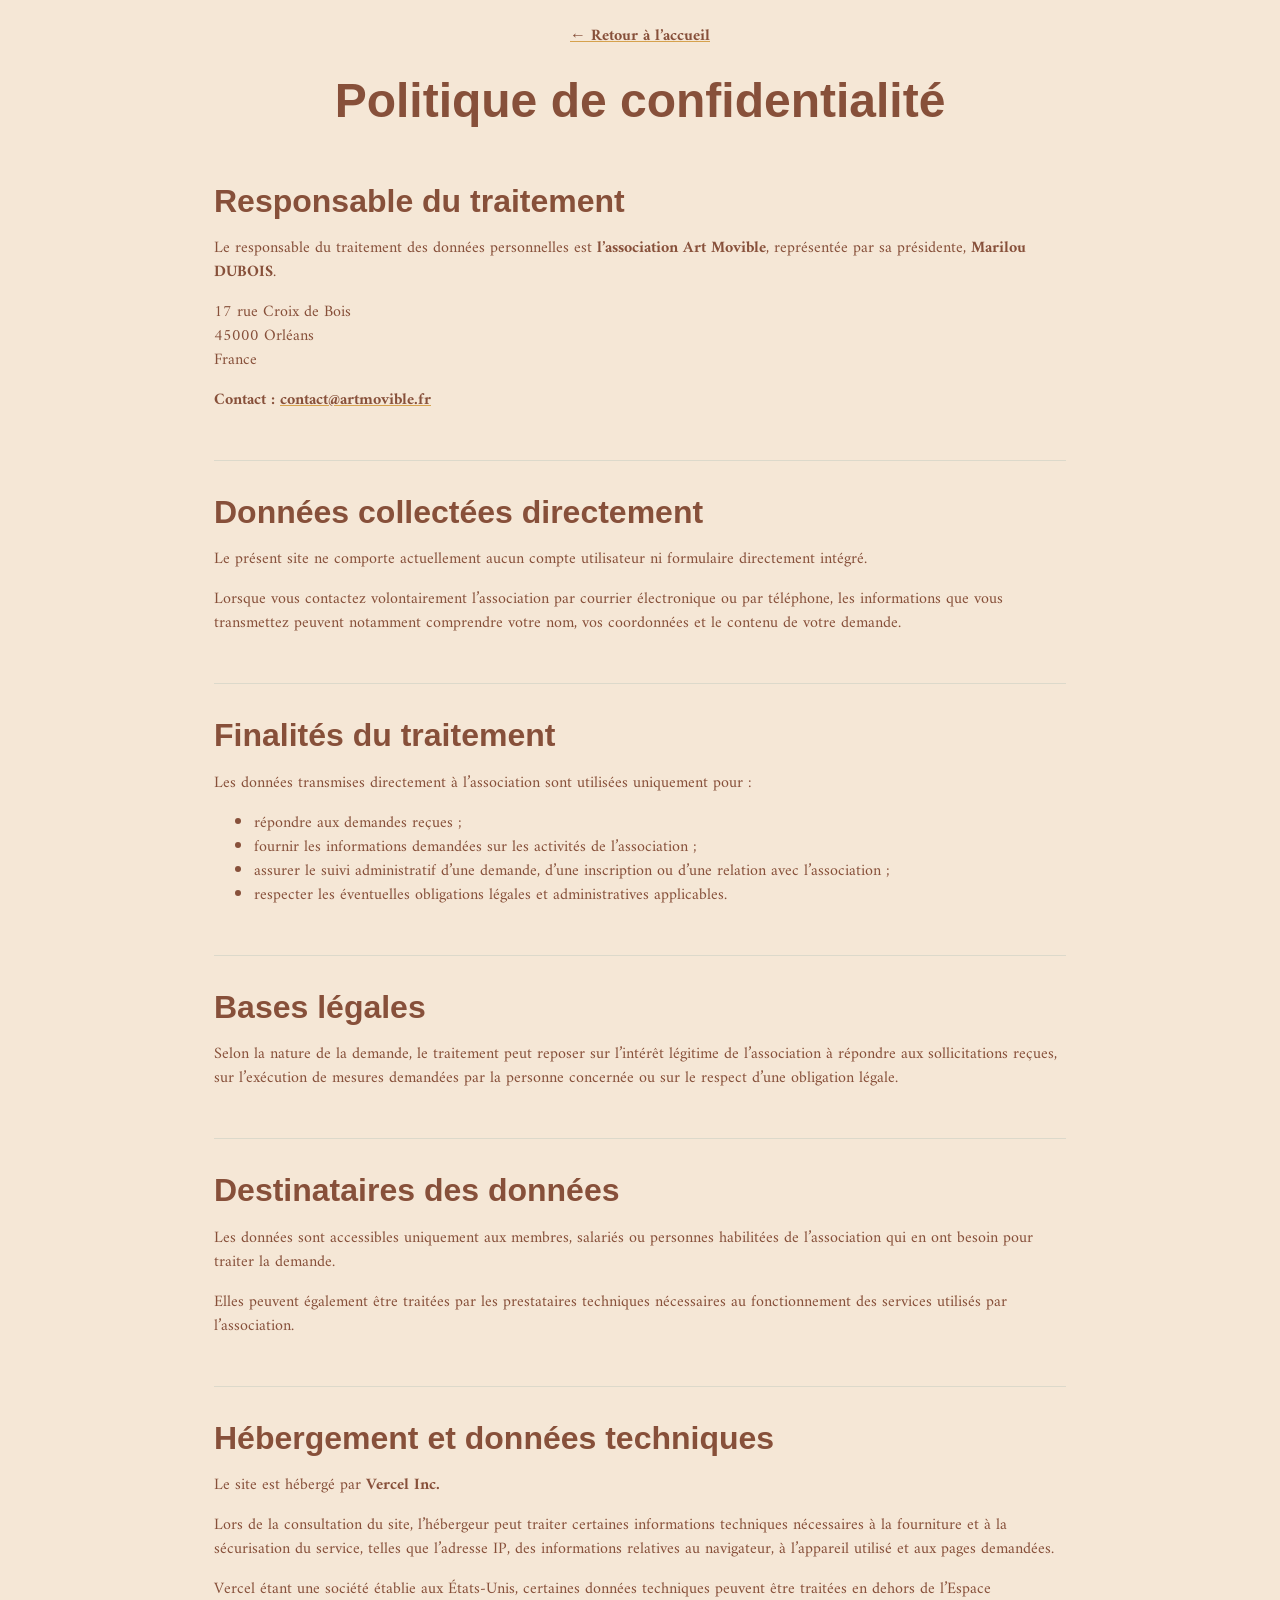
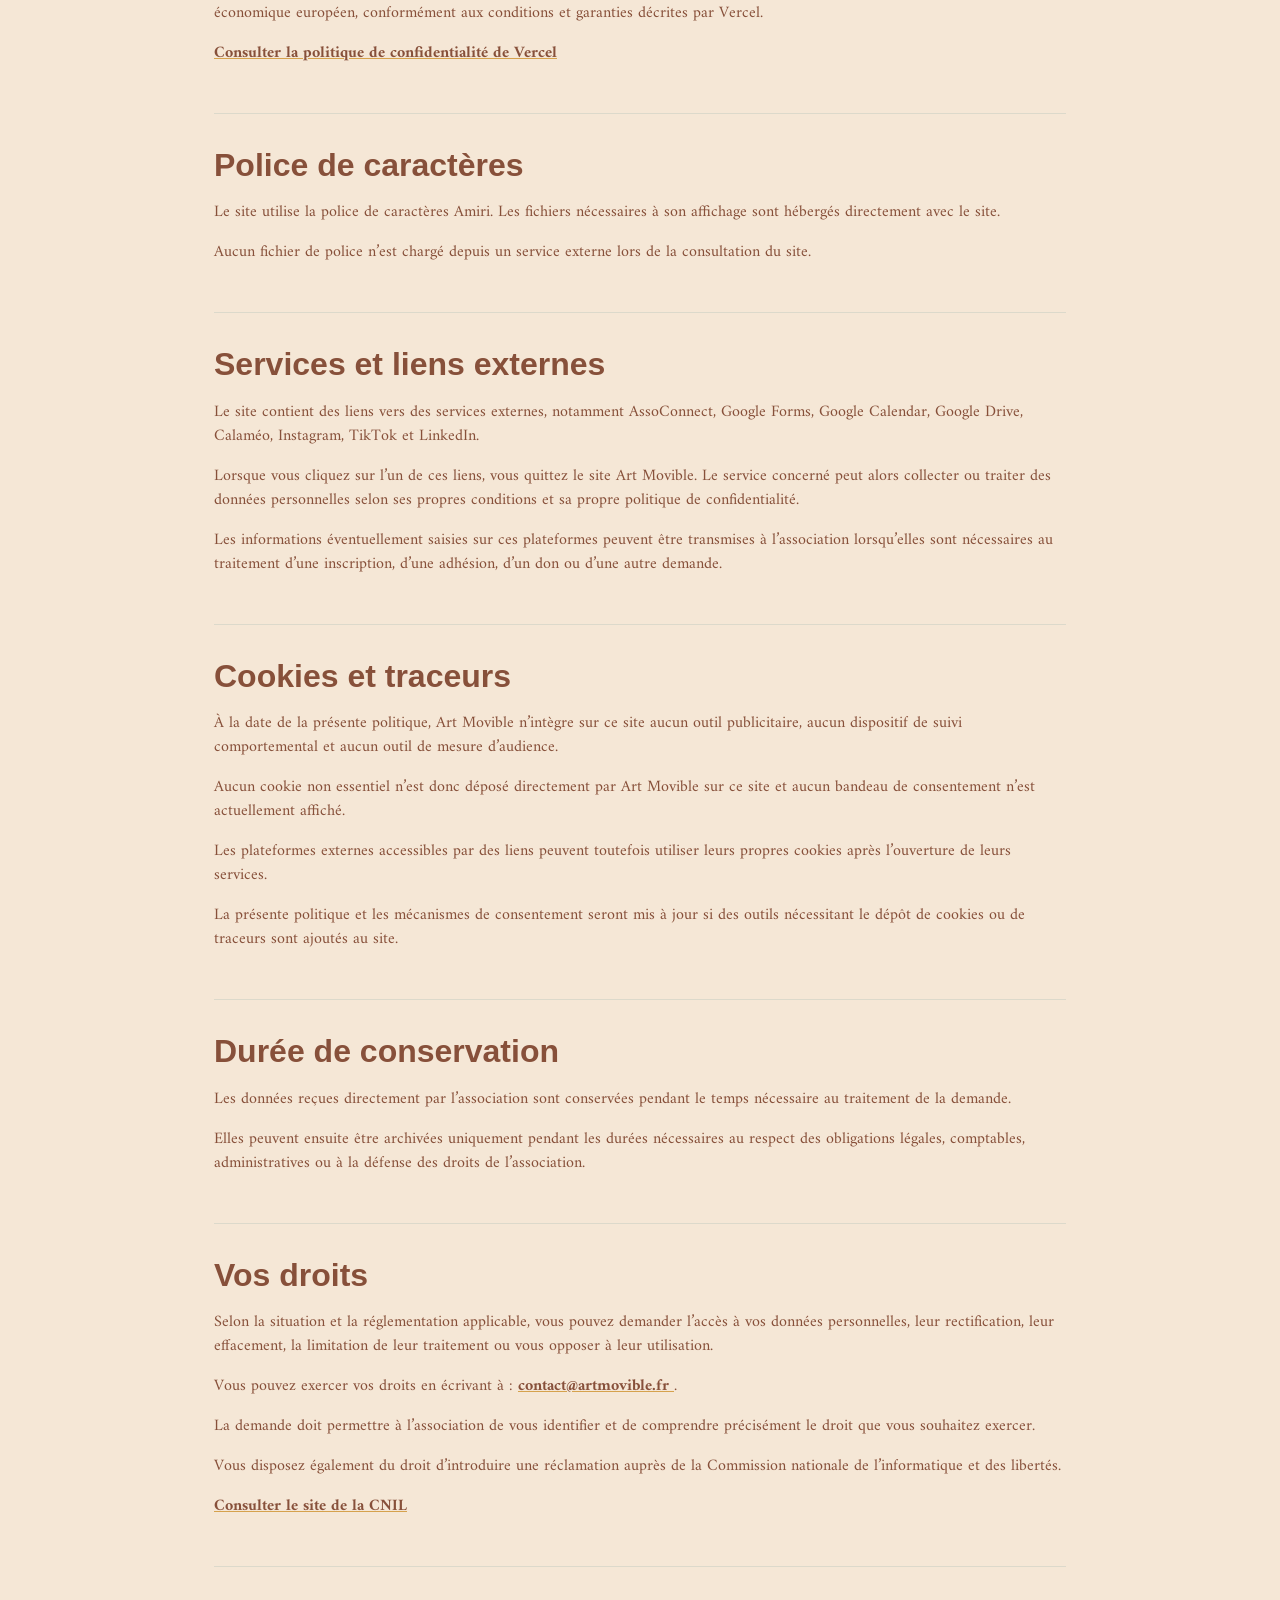
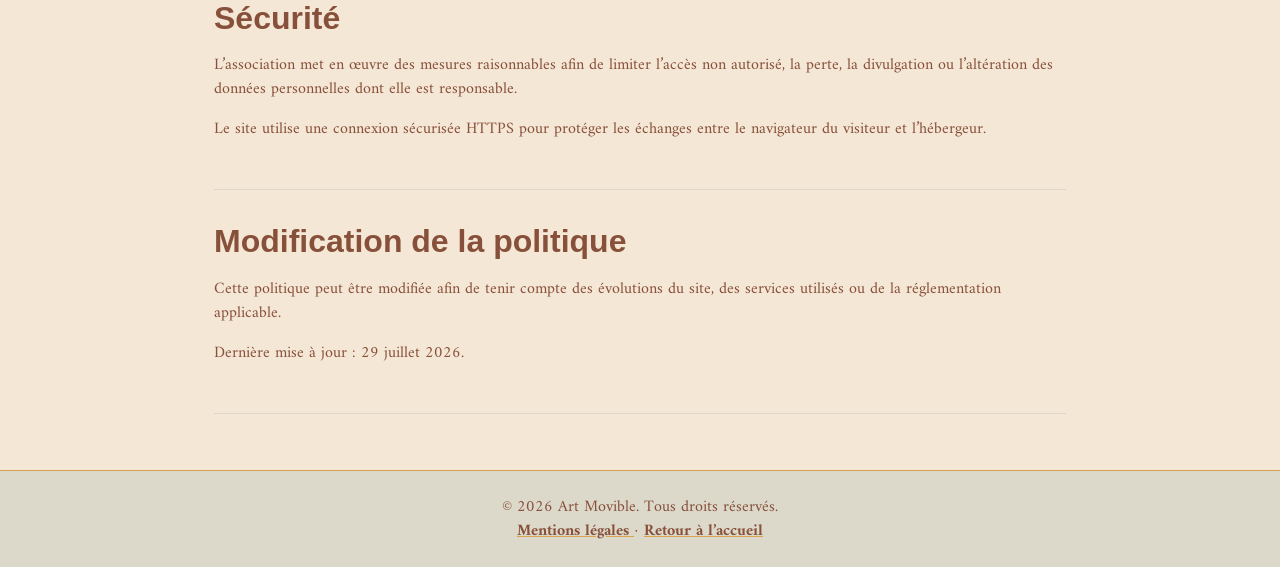
==== confidentialite.html @ 6ec6eace "Ajout des fichiers de police Amiri et des pages légales (mentions légales et politique de confidenti" ====
<!DOCTYPE html>
<html lang="fr">
    <head>
        <meta charset="UTF-8">

        <meta
            name="viewport"
            content="width=device-width, initial-scale=1.0"
        >

        <meta
            name="description"
            content="Politique de confidentialité du site de l'association Art Movible."
        >

        <title>Confidentialité - Art Movible</title>

        <link
            rel="stylesheet"
            href="style.css"
        >
    </head>

    <body>
        <header>
            <a
                class="retour-accueil"
                href="index.html"
            >
                ← Retour à l’accueil
            </a>

            <h1 class="titre-page">
                Politique de confidentialité
            </h1>
        </header>

        <main class="page-legale">
            <section>
                <h2>Responsable du traitement</h2>

                <p>
                    Le responsable du traitement des données personnelles
                    est <strong>l’association Art Movible</strong>,
                    représentée par sa présidente,
                    <strong>Marilou DUBOIS</strong>.
                </p>

                <address>
                    <p>
                        17 rue Croix de Bois<br>
                        45000 Orléans<br>
                        France
                    </p>

                    <p>
                        <strong>Contact :</strong>
                        <a href="mailto:contact@artmovible.fr">
                            contact@artmovible.fr
                        </a>
                    </p>
                </address>
            </section>

            <section>
                <h2>Données collectées directement</h2>

                <p>
                    Le présent site ne comporte actuellement aucun compte
                    utilisateur ni formulaire directement intégré.
                </p>

                <p>
                    Lorsque vous contactez volontairement l’association
                    par courrier électronique ou par téléphone,
                    les informations que vous transmettez peuvent notamment
                    comprendre votre nom, vos coordonnées et le contenu
                    de votre demande.
                </p>
            </section>

            <section>
                <h2>Finalités du traitement</h2>

                <p>
                    Les données transmises directement à l’association
                    sont utilisées uniquement pour :
                </p>

                <ul>
                    <li>répondre aux demandes reçues ;</li>

                    <li>
                        fournir les informations demandées sur les activités
                        de l’association ;
                    </li>

                    <li>
                        assurer le suivi administratif d’une demande,
                        d’une inscription ou d’une relation avec l’association ;
                    </li>

                    <li>
                        respecter les éventuelles obligations légales
                        et administratives applicables.
                    </li>
                </ul>
            </section>

            <section>
                <h2>Bases légales</h2>

                <p>
                    Selon la nature de la demande, le traitement peut reposer
                    sur l’intérêt légitime de l’association à répondre aux
                    sollicitations reçues, sur l’exécution de mesures demandées
                    par la personne concernée ou sur le respect d’une
                    obligation légale.
                </p>
            </section>

            <section>
                <h2>Destinataires des données</h2>

                <p>
                    Les données sont accessibles uniquement aux membres,
                    salariés ou personnes habilitées de l’association
                    qui en ont besoin pour traiter la demande.
                </p>

                <p>
                    Elles peuvent également être traitées par les prestataires
                    techniques nécessaires au fonctionnement des services
                    utilisés par l’association.
                </p>
            </section>

            <section>
                <h2>Hébergement et données techniques</h2>

                <p>
                    Le site est hébergé par <strong>Vercel Inc.</strong>
                </p>

                <p>
                    Lors de la consultation du site, l’hébergeur peut traiter
                    certaines informations techniques nécessaires à la
                    fourniture et à la sécurisation du service, telles que
                    l’adresse IP, des informations relatives au navigateur,
                    à l’appareil utilisé et aux pages demandées.
                </p>

                <p>
                    Vercel étant une société établie aux États-Unis,
                    certaines données techniques peuvent être traitées
                    en dehors de l’Espace économique européen, conformément
                    aux conditions et garanties décrites par Vercel.
                </p>

                <p>
                    <a
                        href="https://vercel.com/legal/privacy-notice"
                        target="_blank"
                        rel="noopener noreferrer"
                    >
                        Consulter la politique de confidentialité de Vercel
                    </a>
                </p>
            </section>

            <section>
                <h2>Police de caractères</h2>

                <p>
                    Le site utilise la police de caractères Amiri.
                    Les fichiers nécessaires à son affichage sont hébergés
                    directement avec le site.
                </p>

                <p>
                    Aucun fichier de police n’est chargé depuis un service
                    externe lors de la consultation du site.
                </p>
            </section>

            <section>
                <h2>Services et liens externes</h2>

                <p>
                    Le site contient des liens vers des services externes,
                    notamment AssoConnect, Google Forms, Google Calendar,
                    Google Drive, Calaméo, Instagram, TikTok et LinkedIn.
                </p>

                <p>
                    Lorsque vous cliquez sur l’un de ces liens, vous quittez
                    le site Art Movible. Le service concerné peut alors
                    collecter ou traiter des données personnelles selon
                    ses propres conditions et sa propre politique
                    de confidentialité.
                </p>

                <p>
                    Les informations éventuellement saisies sur ces plateformes
                    peuvent être transmises à l’association lorsqu’elles sont
                    nécessaires au traitement d’une inscription, d’une adhésion,
                    d’un don ou d’une autre demande.
                </p>
            </section>

            <section>
                <h2>Cookies et traceurs</h2>

                <p>
                    À la date de la présente politique, Art Movible
                    n’intègre sur ce site aucun outil publicitaire,
                    aucun dispositif de suivi comportemental et aucun
                    outil de mesure d’audience.
                </p>

                <p>
                    Aucun cookie non essentiel n’est donc déposé directement
                    par Art Movible sur ce site et aucun bandeau de consentement
                    n’est actuellement affiché.
                </p>

                <p>
                    Les plateformes externes accessibles par des liens
                    peuvent toutefois utiliser leurs propres cookies
                    après l’ouverture de leurs services.
                </p>

                <p>
                    La présente politique et les mécanismes de consentement
                    seront mis à jour si des outils nécessitant le dépôt
                    de cookies ou de traceurs sont ajoutés au site.
                </p>
            </section>

            <section>
                <h2>Durée de conservation</h2>

                <p>
                    Les données reçues directement par l’association sont
                    conservées pendant le temps nécessaire au traitement
                    de la demande.
                </p>

                <p>
                    Elles peuvent ensuite être archivées uniquement pendant
                    les durées nécessaires au respect des obligations légales,
                    comptables, administratives ou à la défense des droits
                    de l’association.
                </p>
            </section>

            <section>
                <h2>Vos droits</h2>

                <p>
                    Selon la situation et la réglementation applicable,
                    vous pouvez demander l’accès à vos données personnelles,
                    leur rectification, leur effacement, la limitation de leur
                    traitement ou vous opposer à leur utilisation.
                </p>

                <p>
                    Vous pouvez exercer vos droits en écrivant à :
                    <a href="mailto:contact@artmovible.fr">
                        contact@artmovible.fr
                    </a>.
                </p>

                <p>
                    La demande doit permettre à l’association de vous
                    identifier et de comprendre précisément le droit
                    que vous souhaitez exercer.
                </p>

                <p>
                    Vous disposez également du droit d’introduire une
                    réclamation auprès de la Commission nationale de
                    l’informatique et des libertés.
                </p>

                <p>
                    <a
                        href="https://www.cnil.fr"
                        target="_blank"
                        rel="noopener noreferrer"
                    >
                        Consulter le site de la CNIL
                    </a>
                </p>
            </section>

            <section>
                <h2>Sécurité</h2>

                <p>
                    L’association met en œuvre des mesures raisonnables
                    afin de limiter l’accès non autorisé, la perte,
                    la divulgation ou l’altération des données personnelles
                    dont elle est responsable.
                </p>

                <p>
                    Le site utilise une connexion sécurisée HTTPS pour
                    protéger les échanges entre le navigateur du visiteur
                    et l’hébergeur.
                </p>
            </section>

            <section>
                <h2>Modification de la politique</h2>

                <p>
                    Cette politique peut être modifiée afin de tenir compte
                    des évolutions du site, des services utilisés ou de
                    la réglementation applicable.
                </p>

                <p>
                    Dernière mise à jour : 29 juillet 2026.
                </p>
            </section>
        </main>

<footer>
    <p>
        &copy; 2026 Art Movible. Tous droits réservés.
    </p>

    <p class="liens-legaux">
        <a href="mentions-legales.html">
            Mentions légales
        </a>
        ·
        <a href="index.html">
            Retour à l’accueil
        </a>
    </p>
</footer>

    </body>
</html>
---- style.css ----
@font-face {
    font-family: "Amiri";
    src: url("assets/fonts/Amiri-Regular.ttf") format("truetype");
    font-style: normal;
    font-weight: 400;
    font-display: swap;
}

@font-face {
    font-family: "Amiri";
    src: url("assets/fonts/Amiri-Bold.ttf") format("truetype");
    font-style: normal;
    font-weight: 700;
    font-display: swap;
}

@font-face {
    font-family: "Amiri";
    src: url("assets/fonts/Amiri-Italic.ttf") format("truetype");
    font-style: italic;
    font-weight: 400;
    font-display: swap;
}

@font-face {
    font-family: "Amiri";
    src: url("assets/fonts/Amiri-BoldItalic.ttf") format("truetype");
    font-style: italic;
    font-weight: 700;
    font-display: swap;
}

:root {
    --couleur-principale: #87503a;
    --couleur-fond: #fdfaf7;
    --couleur-fond-secondaire: #f5e7d6;
    --couleur-neutre: #dcd9cb;
    --couleur-accent: #d6a24d;

}
*{
    box-sizing: border-box;
}
body {
    margin: 0;
    background-color: var(--couleur-fond-secondaire);
    color: var(--couleur-principale);
    font-family: Amiri, serif;
    line-height: 1.5;
}

header,
main,
footer {
    width: 100%;
    max-width: 900px;
    margin: 0 auto;
    padding: 24px;
}

.logo{
    display: block;
    width: 100%;
    max-width: 500px;
    height: auto;
    margin: 0 auto;
}

header {
    text-align: center;
    padding-top: 24px;
    padding-bottom: 16px;
}

header p {
    max-width: 650px;
    margin: 8px auto;   
}
header p:last-child {
    margin-bottom: 0;
}

section p,
header p {
    text-align: justify;
    hyphens: auto;
}

.message-provisoire {
    text-align: center;
    display: inline-block;
    margin: 16px auto 10px;
    padding: 10px 18px;
    background-color: var(--couleur-principale);
    color: var(--couleur-fond);
    border-radius: 10px;
    font-family: Arial, sans-serif;
    font-size: 1.15rem;
    line-height: 1.2;
}

.message-provisoire-2 {
    text-align: center;
}

.reseaux-header {
    margin: 14px auto 18px;
    text-align: center;
}

.reseaux-header p {
    margin: 0 0 10px;
    text-align: center;
    font-family: Arial, sans-serif;
    font-weight: bold;
}

.reseaux-header ul {
    display: flex;
    justify-content: center;
    align-items: center;
    flex-wrap: wrap;
    gap: 16px;
    margin: 0;
    padding: 0;
    list-style: none;
}

.reseaux-header a {
    display: flex;
    justify-content: center;
    align-items: center;
    width: 46px;
    height: 46px;
    border-radius: 50%;
    transition: transform 0.2s ease;
}

.reseaux-header a:hover {
    transform: scale(1.1);
}

.reseaux-header img {
    display: block;
    width: 32px;
    height: 32px;
    object-fit: contain;
}

.visuel-missions {
    width: 100%;
    max-width: 900px;
    margin: 10px auto;
    padding: 0;
    box-sizing: border-box;
}

.titre-inauguration {
    display: block;
    width: 100%;
    max-width: 100%;
    height: auto;
    box-sizing: border-box;
    padding-top: 0;
    padding-bottom: 0;
    
}

.visuel-missions a {
    display: block;
    width: 100%;
}

.visuel-missions img {
    display: block;
    width: 100%;
    max-width: 100%;
    height: auto;
    box-sizing: border-box;
    border: 1px solid var(--couleur-neutre);
    border-radius: 12px;
    cursor: zoom-in;
}

.visuel-missions figcaption {
    margin-top: 8px;
    text-align: center;
    font-size: 0.9rem;
}

section {
    padding-top: 32px;
    padding-bottom: 32px;
    border-bottom: 1px solid var(--couleur-neutre);
}

main > section:first-child {
    padding-top: 12px;
}

.titre-site {
    margin: 0;
}

h2 {
    font-family: Arial, sans-serif;
    color: var(--couleur-principale);
    margin-top: 0;
    margin-bottom: 16px;
    font-size: clamp(1.5rem, 4vw, 2rem);
    line-height: 1.2;
}

h3 {
    font-family: Arial, sans-serif;
    color: var(--couleur-principale);
    margin-top: 8px;
    margin-bottom: 20px;
    font-size: clamp(1.2rem, 3vw, 1.5rem);
    text-align: left;
}

a {
    color: var(--couleur-principale);
    font-weight: bold;
    text-decoration-color: var(--couleur-accent);
}

.liste-liens {
    display: flex;
    flex-wrap: wrap;
    gap: 12px;
    margin: 0;
    padding: 0;
    list-style: none;
}

.liste-liens li {
    margin: 0;
    padding: 0;
    max-width: 100%;
    list-style: none;
}

.liste-liens a {
    display: inline-block;
    max-width: 100%;
    padding: 12px 20px;
    line-height: 1.3;
    background-color:var(--couleur-fond-secondaire);
    border: 1px solid var(--couleur-accent);
    border-radius: 8px;
    text-decoration: none;
}

.liste-liens a:hover {
    background-color: var(--couleur-principale);
    color: var(--couleur-fond);
    border-color: var(--couleur-principale);
}

.liste-liens a:focus-visible {
    outline: 3px solid var(--couleur-accent);
    outline-offset: 3px;
}

.contact { 
    margin-top:32px;
    padding: 24px;
    background-color: var(--couleur-neutre);
    border: 1px solid var(--couleur-accent);
    border-radius: 12px;
}

.partenaires {
    padding: 32px 20px;
    text-align: center;
    background-color: var(--couleur-fond-secondaire);
}

.partenaires h2 {
    margin-bottom: 24px;
}

.liste-partenaires {
    display: flex;
    justify-content: center;
    align-items: center;
    flex-wrap: wrap;
    gap: 24px 32px;
    margin: 0;
    padding: 0;
    list-style: none;
}

.liste-partenaires li {
    display: flex;
    justify-content: center;
    align-items: center;
}

.liste-partenaires img {
    display: block;
    width: auto;
    max-width: 160px;
    height: 70px;
    object-fit: contain;
}

.coordonnees {
    display: flex;
    flex-wrap: wrap;
    gap: 16px 40px;
    font-style: normal;
}

.coordonnees p {
    margin: 0;
    min-width: 180px;
}

footer {
    width: 100%;
    max-width: none;
    margin-top: 32px;
    padding: 24px;
    text-align: center;
    background-color: var(--couleur-neutre);
    color: var(--couleur-principale);
    border-top: 1px solid var(--couleur-accent);
}

footer p {
    margin: 0;
}

.titre-page {
    margin: 0;
    color: var(--couleur-principale);
    font-family: Arial, sans-serif;
    font-size: clamp(2rem, 6vw, 3rem);
    line-height: 1.2;
}

.retour-accueil {
    display: inline-block;
    margin-bottom: 24px;
}

.page-legale p {
    text-align: left;
}

.page-legale address {
    font-style: normal;
}
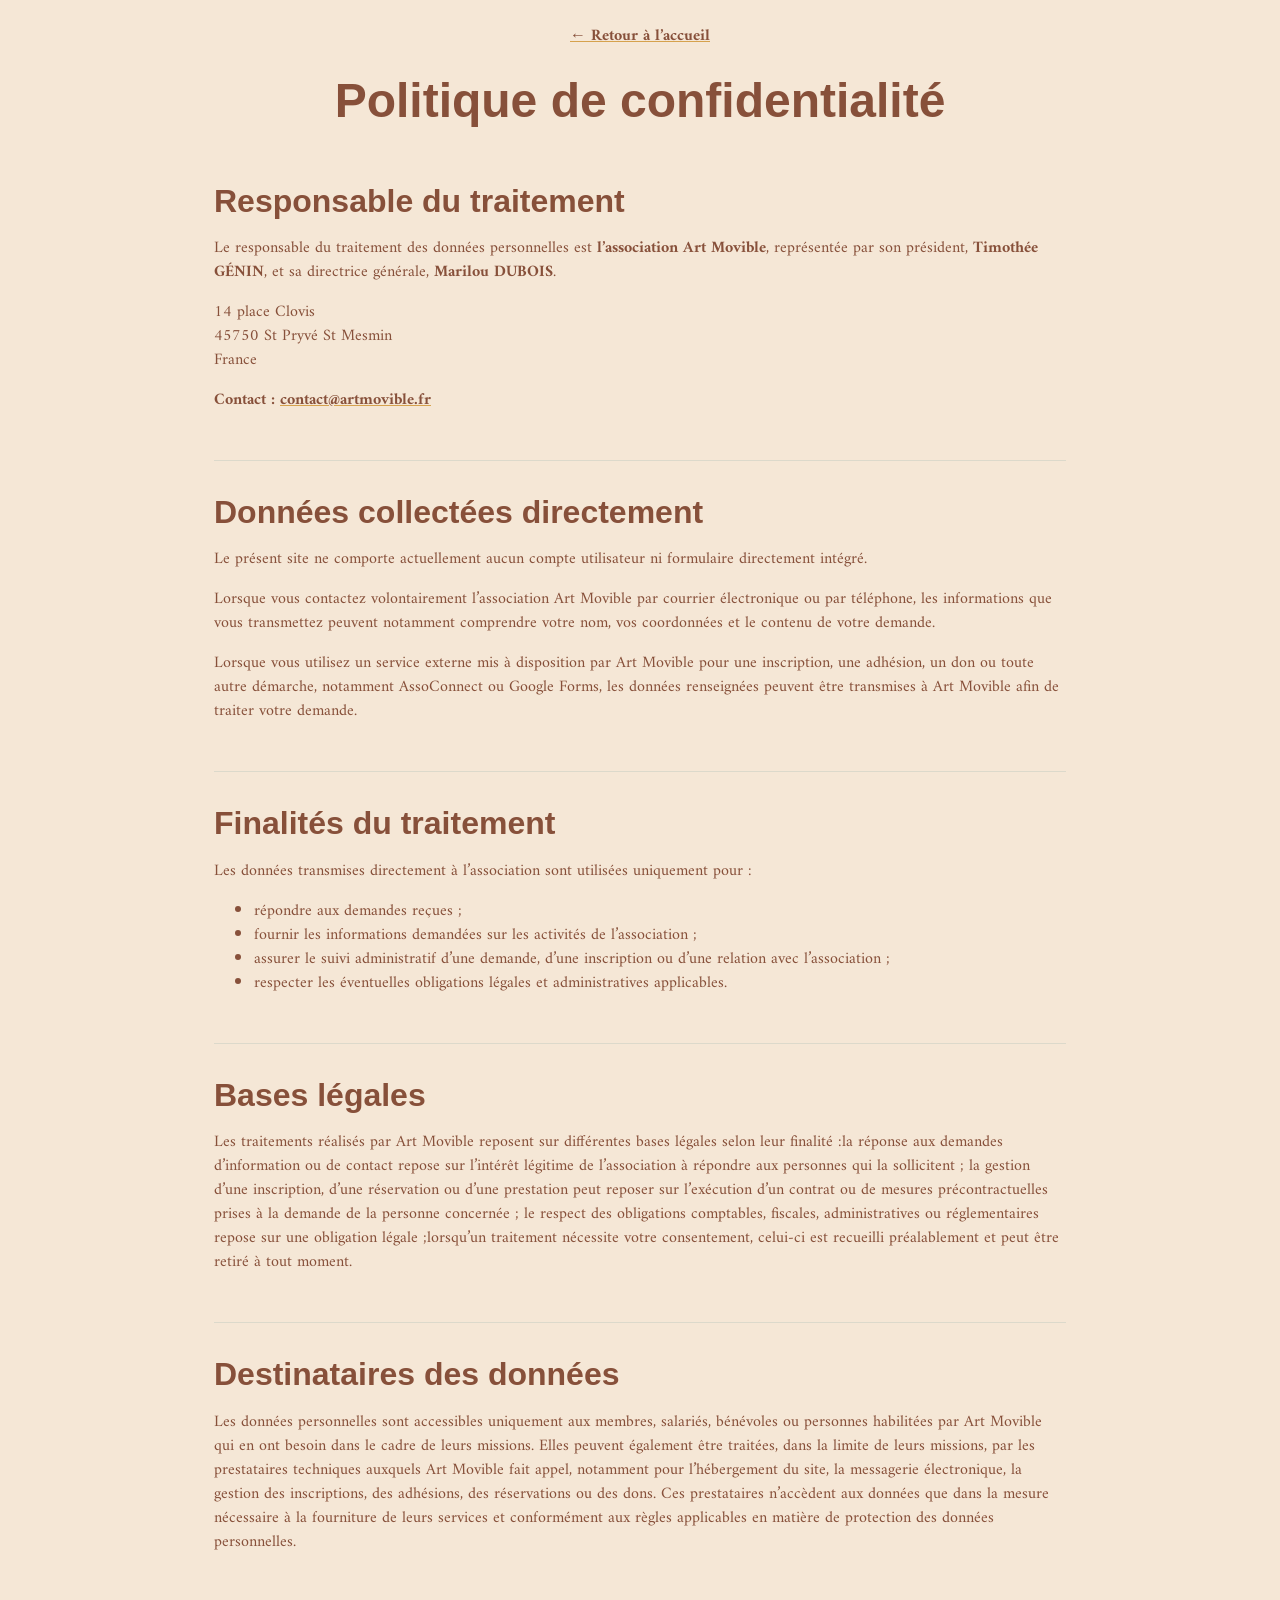
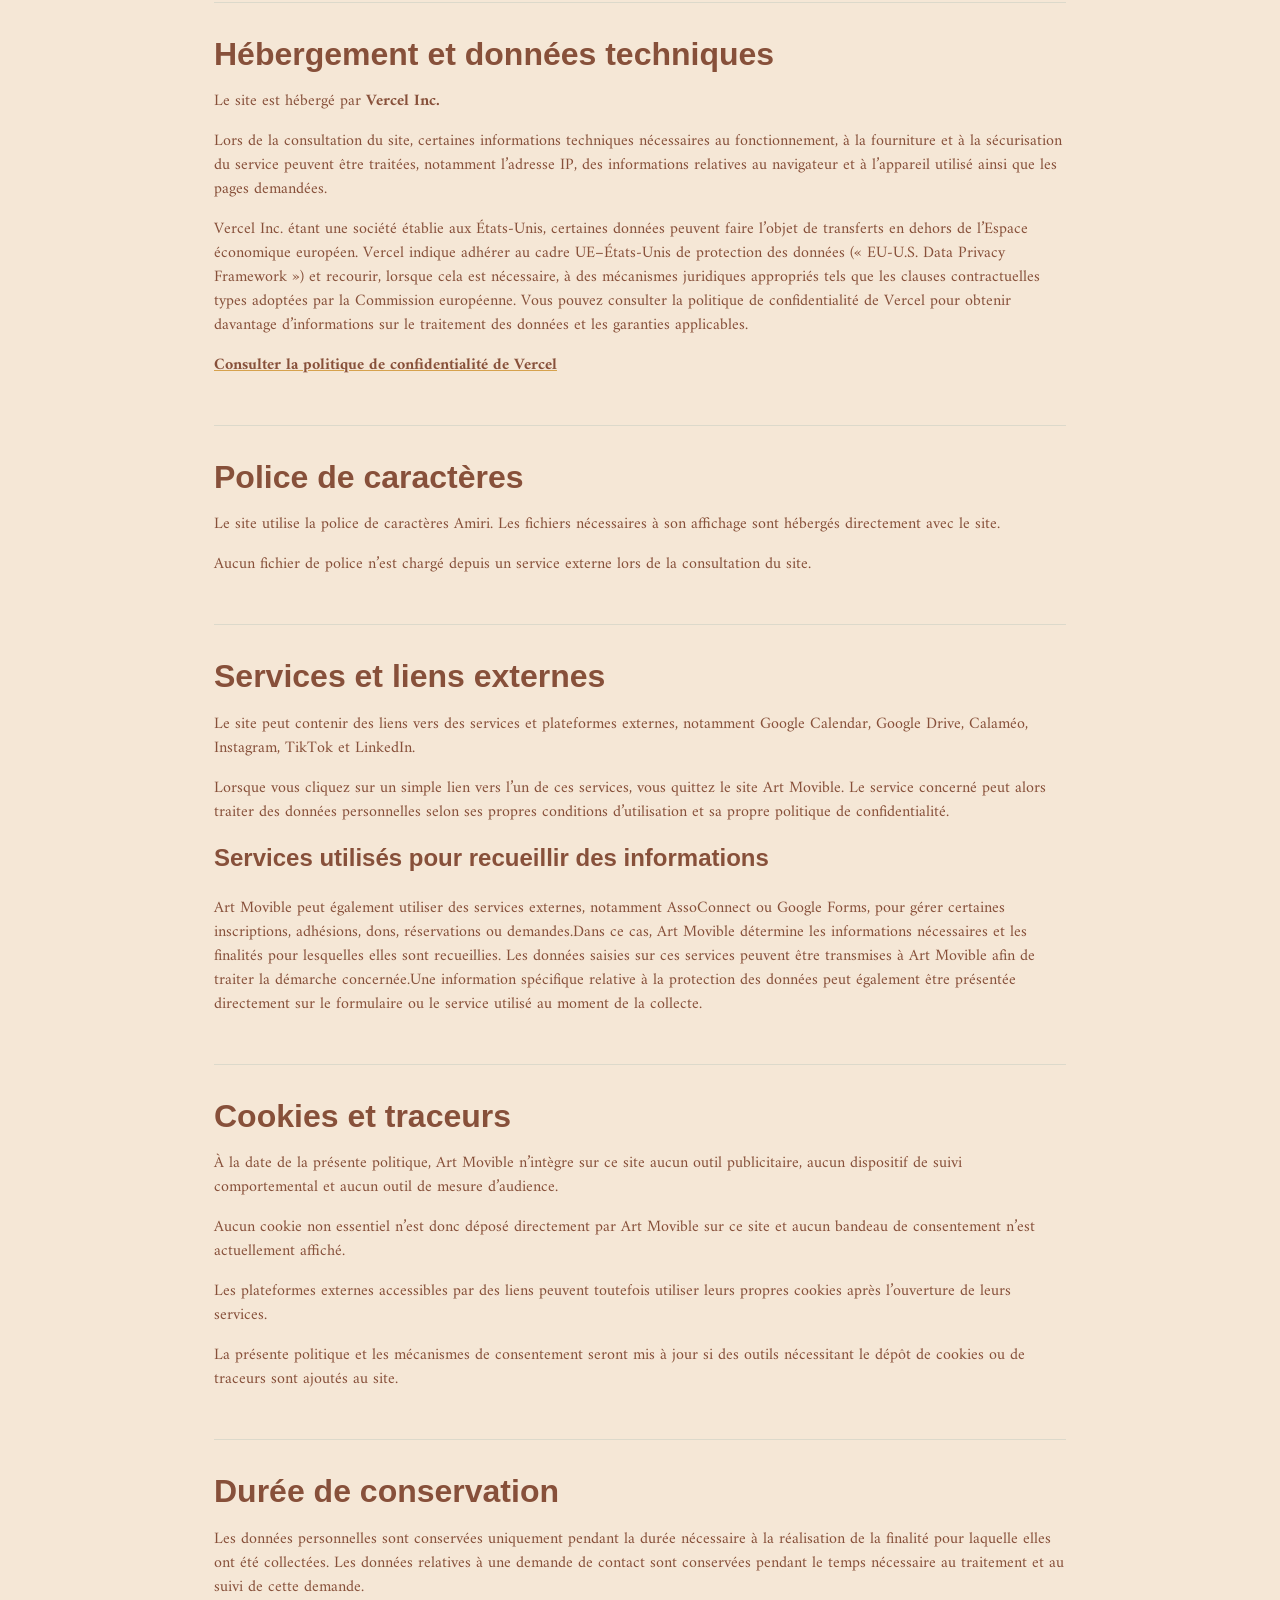
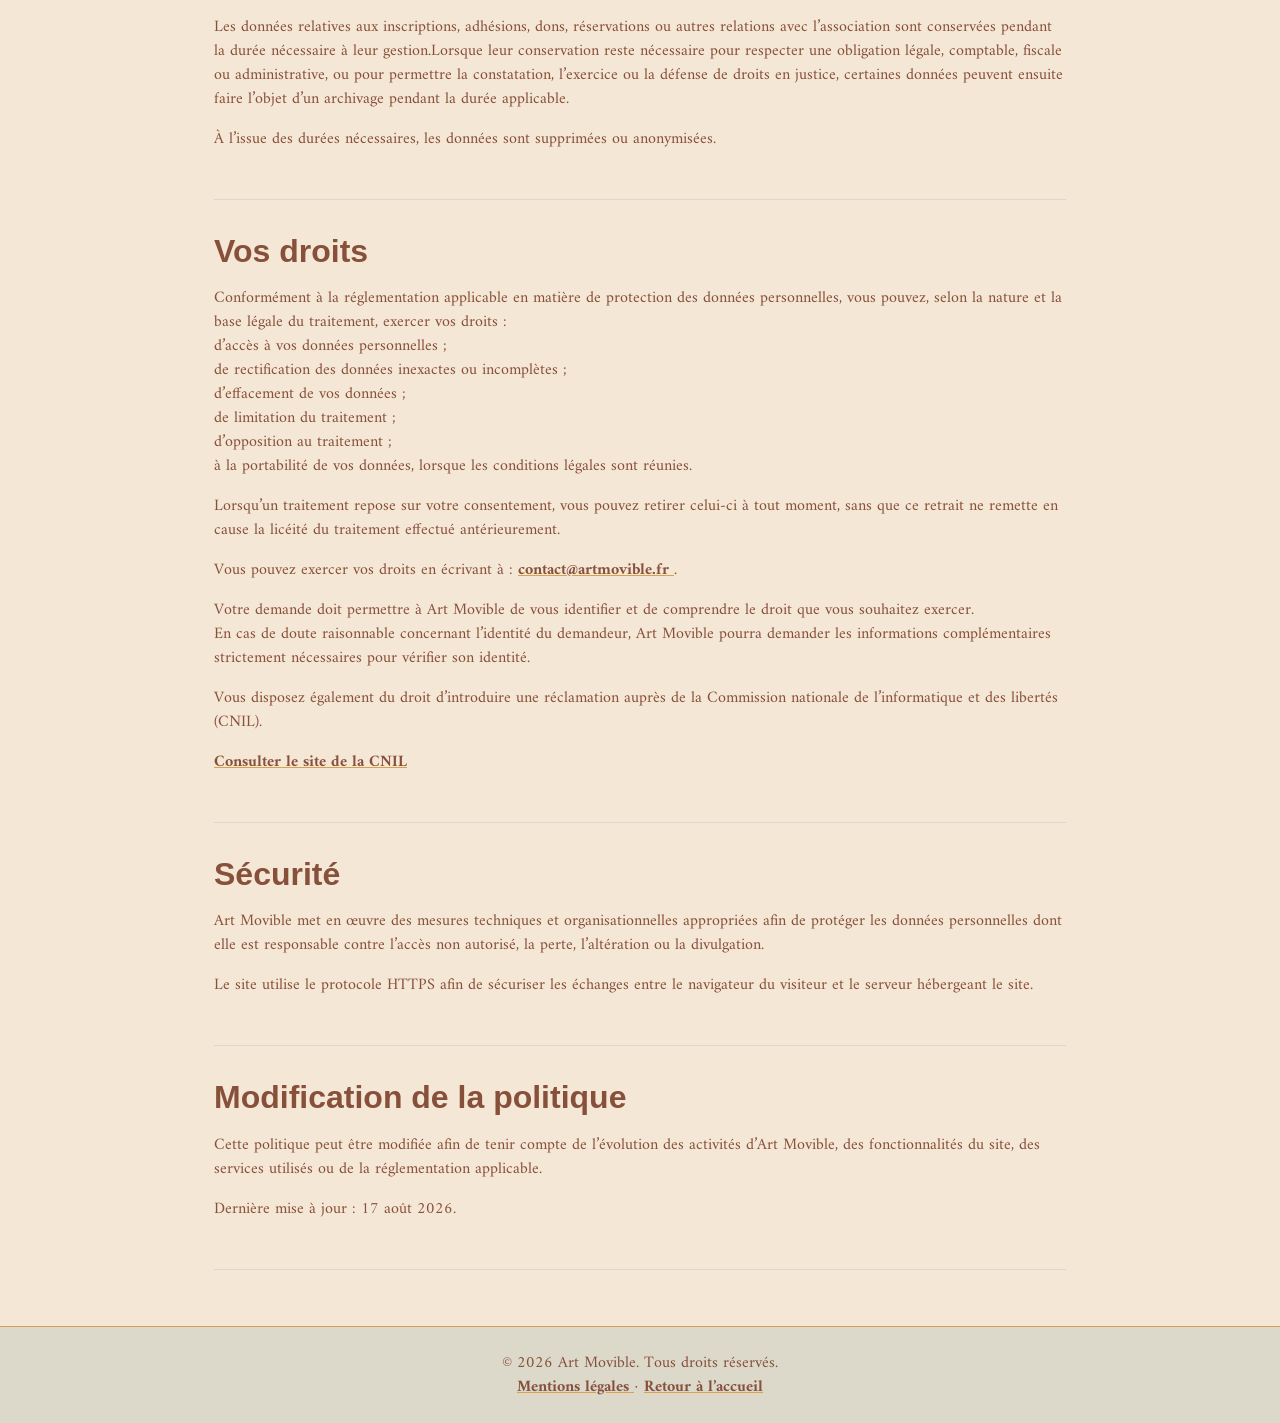
==== commit e4e820ef: "Mise à jour mention légale et confidentialité" ====
--- a/confidentialite.html
+++ b/confidentialite.html
@@ -42,14 +42,14 @@
                 <p>
                     Le responsable du traitement des données personnelles
                     est <strong>l’association Art Movible</strong>,
-                    représentée par sa présidente,
-                    <strong>Marilou DUBOIS</strong>.
+                    représentée par son président, <strong>Timothée GÉNIN</strong>, 
+                    et sa directrice générale, <strong>Marilou DUBOIS</strong>.
                 </p>
 
                 <address>
                     <p>
-                        17 rue Croix de Bois<br>
-                        45000 Orléans<br>
+                        14 place Clovis<br>
+                        45750 St Pryvé St Mesmin<br>
                         France
                     </p>
 
@@ -66,17 +66,19 @@
                 <h2>Données collectées directement</h2>
 
                 <p>
-                    Le présent site ne comporte actuellement aucun compte
-                    utilisateur ni formulaire directement intégré.
-                </p>
-
-                <p>
-                    Lorsque vous contactez volontairement l’association
-                    par courrier électronique ou par téléphone,
-                    les informations que vous transmettez peuvent notamment
-                    comprendre votre nom, vos coordonnées et le contenu
+                    Le présent site ne comporte actuellement aucun compte utilisateur ni formulaire directement intégré.
+                </p>
+                <p>
+                    Lorsque vous contactez volontairement l’association Art Movible par courrier électronique ou par téléphone, 
+                    les informations que vous transmettez peuvent notamment comprendre votre nom, vos coordonnées et le contenu 
                     de votre demande.
-                </p>
+                </p>    
+                <p>
+                    Lorsque vous utilisez un service externe mis à disposition par Art Movible pour 
+                    une inscription, une adhésion, un don ou toute autre démarche, notamment AssoConnect ou Google Forms, 
+                    les données renseignées peuvent être transmises à Art Movible afin de traiter votre demande.
+                </p>
+
             </section>
 
             <section>
@@ -111,11 +113,14 @@
                 <h2>Bases légales</h2>
 
                 <p>
-                    Selon la nature de la demande, le traitement peut reposer
-                    sur l’intérêt légitime de l’association à répondre aux
-                    sollicitations reçues, sur l’exécution de mesures demandées
-                    par la personne concernée ou sur le respect d’une
-                    obligation légale.
+                    Les traitements réalisés par Art Movible reposent sur différentes bases légales 
+                    selon leur finalité :la réponse aux demandes d’information ou de contact repose 
+                    sur l’intérêt légitime de l’association à répondre aux personnes qui la sollicitent ;
+                    la gestion d’une inscription, d’une réservation ou d’une prestation peut reposer sur 
+                    l’exécution d’un contrat ou de mesures précontractuelles prises à la demande de 
+                    la personne concernée ; le respect des obligations comptables, fiscales, administratives 
+                    ou réglementaires repose sur une obligation légale ;lorsqu’un traitement nécessite votre 
+                    consentement, celui-ci est recueilli préalablement et peut être retiré à tout moment.
                 </p>
             </section>
 
@@ -123,15 +128,13 @@
                 <h2>Destinataires des données</h2>
 
                 <p>
-                    Les données sont accessibles uniquement aux membres,
-                    salariés ou personnes habilitées de l’association
-                    qui en ont besoin pour traiter la demande.
-                </p>
-
-                <p>
-                    Elles peuvent également être traitées par les prestataires
-                    techniques nécessaires au fonctionnement des services
-                    utilisés par l’association.
+                    Les données personnelles sont accessibles uniquement aux membres, salariés, bénévoles 
+                    ou personnes habilitées par Art Movible qui en ont besoin dans le cadre de leurs missions.
+                    Elles peuvent également être traitées, dans la limite de leurs missions, par les prestataires 
+                    techniques auxquels Art Movible fait appel, notamment pour l’hébergement du site, la messagerie 
+                    électronique, la gestion des inscriptions, des adhésions, des réservations ou des dons.
+                    Ces prestataires n’accèdent aux données que dans la mesure nécessaire à la fourniture de 
+                    leurs services et conformément aux règles applicables en matière de protection des données personnelles.
                 </p>
             </section>
 
@@ -143,18 +146,20 @@
                 </p>
 
                 <p>
-                    Lors de la consultation du site, l’hébergeur peut traiter
-                    certaines informations techniques nécessaires à la
-                    fourniture et à la sécurisation du service, telles que
-                    l’adresse IP, des informations relatives au navigateur,
-                    à l’appareil utilisé et aux pages demandées.
-                </p>
-
-                <p>
-                    Vercel étant une société établie aux États-Unis,
-                    certaines données techniques peuvent être traitées
-                    en dehors de l’Espace économique européen, conformément
-                    aux conditions et garanties décrites par Vercel.
+                    Lors de la consultation du site, certaines informations techniques nécessaires au fonctionnement, 
+                    à la fourniture et à la sécurisation du service peuvent être traitées, notamment l’adresse IP, 
+                    des informations relatives au navigateur et à l’appareil utilisé ainsi que les pages demandées.
+
+                </p>
+
+                <p>
+                    Vercel Inc. étant une société établie aux États-Unis, certaines données peuvent faire l’objet 
+                    de transferts en dehors de l’Espace économique européen.
+                    Vercel indique adhérer au cadre UE–États-Unis de protection des données (« EU-U.S. Data Privacy Framework ») 
+                    et recourir, lorsque cela est nécessaire, à des mécanismes juridiques appropriés tels que les clauses contractuelles
+                     types adoptées par la Commission européenne.
+                    Vous pouvez consulter la politique de confidentialité de Vercel pour obtenir davantage d’informations sur le traitement 
+                    des données et les garanties applicables.
                 </p>
 
                 <p>
@@ -187,24 +192,26 @@
                 <h2>Services et liens externes</h2>
 
                 <p>
-                    Le site contient des liens vers des services externes,
-                    notamment AssoConnect, Google Forms, Google Calendar,
+                    Le site peut contenir des liens vers des services et plateformes externes, notamment Google Calendar, 
                     Google Drive, Calaméo, Instagram, TikTok et LinkedIn.
                 </p>
 
                 <p>
-                    Lorsque vous cliquez sur l’un de ces liens, vous quittez
-                    le site Art Movible. Le service concerné peut alors
-                    collecter ou traiter des données personnelles selon
-                    ses propres conditions et sa propre politique
-                    de confidentialité.
-                </p>
-
-                <p>
-                    Les informations éventuellement saisies sur ces plateformes
-                    peuvent être transmises à l’association lorsqu’elles sont
-                    nécessaires au traitement d’une inscription, d’une adhésion,
-                    d’un don ou d’une autre demande.
+                    Lorsque vous cliquez sur un simple lien vers l’un de ces services, vous quittez le site Art Movible. 
+                    Le service concerné peut alors traiter des données personnelles selon ses propres conditions d’utilisation
+                     et sa propre politique de confidentialité.
+                </p>
+
+                <h3> Services utilisés pour recueillir des informations</h3>
+
+                <p>
+                    Art Movible peut également utiliser des services externes, notamment AssoConnect ou Google Forms, 
+                    pour gérer certaines inscriptions, adhésions, dons, réservations ou demandes.Dans ce cas, 
+                    Art Movible détermine les informations nécessaires et les finalités pour lesquelles elles 
+                    sont recueillies. Les données saisies sur ces services peuvent être transmises à Art Movible afin 
+                    de traiter la démarche concernée.Une information spécifique relative à la protection des données 
+                    peut également être présentée directement sur le formulaire ou le service utilisé au moment de la collecte.
+
                 </p>
             </section>
 
@@ -241,27 +248,40 @@
                 <h2>Durée de conservation</h2>
 
                 <p>
-                    Les données reçues directement par l’association sont
-                    conservées pendant le temps nécessaire au traitement
-                    de la demande.
-                </p>
-
-                <p>
-                    Elles peuvent ensuite être archivées uniquement pendant
-                    les durées nécessaires au respect des obligations légales,
-                    comptables, administratives ou à la défense des droits
-                    de l’association.
-                </p>
+                    Les données personnelles sont conservées uniquement pendant la durée nécessaire à 
+                    la réalisation de la finalité pour laquelle elles ont été collectées.
+                    Les données relatives à une demande de contact sont conservées pendant le temps 
+                    nécessaire au traitement et au suivi de cette demande.
+                </p>
+
+                <p>
+                    Les données relatives aux inscriptions, adhésions, dons, réservations ou autres relations 
+                    avec l’association sont conservées pendant la durée nécessaire à leur gestion.Lorsque leur 
+                    conservation reste nécessaire pour respecter une obligation légale, comptable, fiscale ou 
+                    administrative, ou pour permettre la constatation, l’exercice ou la défense de droits en justice, 
+                    certaines données peuvent ensuite faire l’objet d’un archivage pendant la durée applicable.
+                </p>
+
+                <p>À l’issue des durées nécessaires, les données sont supprimées ou anonymisées.</p>
             </section>
 
             <section>
                 <h2>Vos droits</h2>
 
                 <p>
-                    Selon la situation et la réglementation applicable,
-                    vous pouvez demander l’accès à vos données personnelles,
-                    leur rectification, leur effacement, la limitation de leur
-                    traitement ou vous opposer à leur utilisation.
+                    Conformément à la réglementation applicable en matière de protection des données personnelles, 
+                    vous pouvez, selon la nature et la base légale du traitement, exercer vos droits :<br>
+                    d’accès à vos données personnelles ;<br>
+                    de rectification des données inexactes ou incomplètes ;<br>
+                    d’effacement de vos données ;<br>
+                    de limitation du traitement ;<br>
+                    d’opposition au traitement ;<br>
+                    à la portabilité de vos données, lorsque les conditions légales sont réunies.<br>
+                </p>
+                <p>
+                    Lorsqu’un traitement repose sur votre consentement, vous pouvez retirer celui-ci à tout moment, 
+                    sans que ce retrait ne remette en cause la licéité du traitement effectué antérieurement.
+                
                 </p>
 
                 <p>
@@ -272,15 +292,16 @@
                 </p>
 
                 <p>
-                    La demande doit permettre à l’association de vous
-                    identifier et de comprendre précisément le droit
-                    que vous souhaitez exercer.
-                </p>
-
-                <p>
-                    Vous disposez également du droit d’introduire une
-                    réclamation auprès de la Commission nationale de
-                    l’informatique et des libertés.
+                    Votre demande doit permettre à Art Movible de vous identifier et de comprendre le droit 
+                    que vous souhaitez exercer. <br>
+                    En cas de doute raisonnable concernant l’identité du demandeur, 
+                    Art Movible pourra demander les informations complémentaires strictement 
+                    nécessaires pour vérifier son identité.
+                </p>
+
+                <p>
+                    Vous disposez également du droit d’introduire une réclamation auprès de la 
+                    Commission nationale de l’informatique et des libertés (CNIL).
                 </p>
 
                 <p>
@@ -298,16 +319,14 @@
                 <h2>Sécurité</h2>
 
                 <p>
-                    L’association met en œuvre des mesures raisonnables
-                    afin de limiter l’accès non autorisé, la perte,
-                    la divulgation ou l’altération des données personnelles
-                    dont elle est responsable.
-                </p>
-
-                <p>
-                    Le site utilise une connexion sécurisée HTTPS pour
-                    protéger les échanges entre le navigateur du visiteur
-                    et l’hébergeur.
+                    Art Movible met en œuvre des mesures techniques et organisationnelles appropriées afin de protéger 
+                    les données personnelles dont elle est responsable contre l’accès non autorisé, la perte, 
+                    l’altération ou la divulgation.
+                </p>
+
+                <p>
+                    Le site utilise le protocole HTTPS afin de sécuriser les échanges entre le navigateur 
+                    du visiteur et le serveur hébergeant le site.
                 </p>
             </section>
 
@@ -315,13 +334,13 @@
                 <h2>Modification de la politique</h2>
 
                 <p>
-                    Cette politique peut être modifiée afin de tenir compte
-                    des évolutions du site, des services utilisés ou de
-                    la réglementation applicable.
-                </p>
-
-                <p>
-                    Dernière mise à jour : 29 juillet 2026.
+                    Cette politique peut être modifiée afin de tenir compte de l’évolution des activités d’Art Movible, 
+                    des fonctionnalités du site, des services utilisés ou de la réglementation applicable.
+
+                </p>
+
+                <p>
+                    Dernière mise à jour : 17 août 2026.
                 </p>
             </section>
         </main>
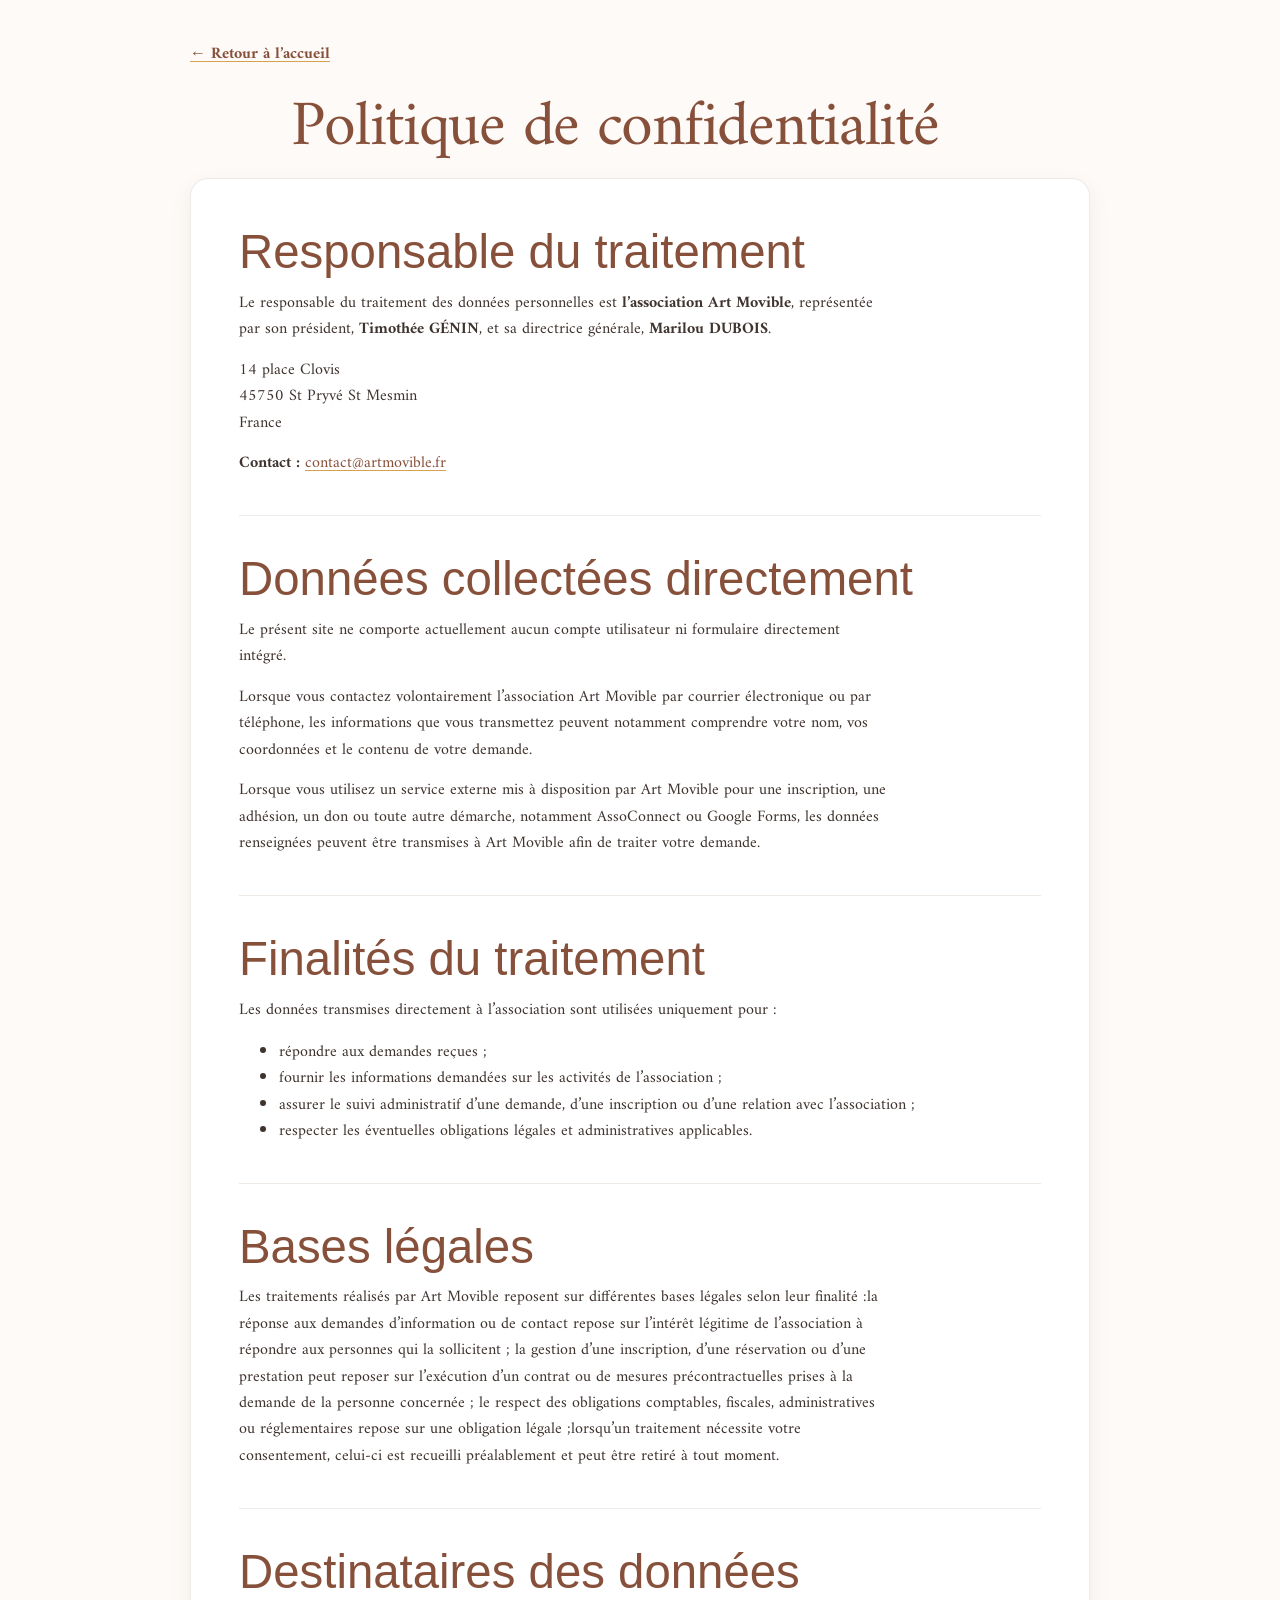
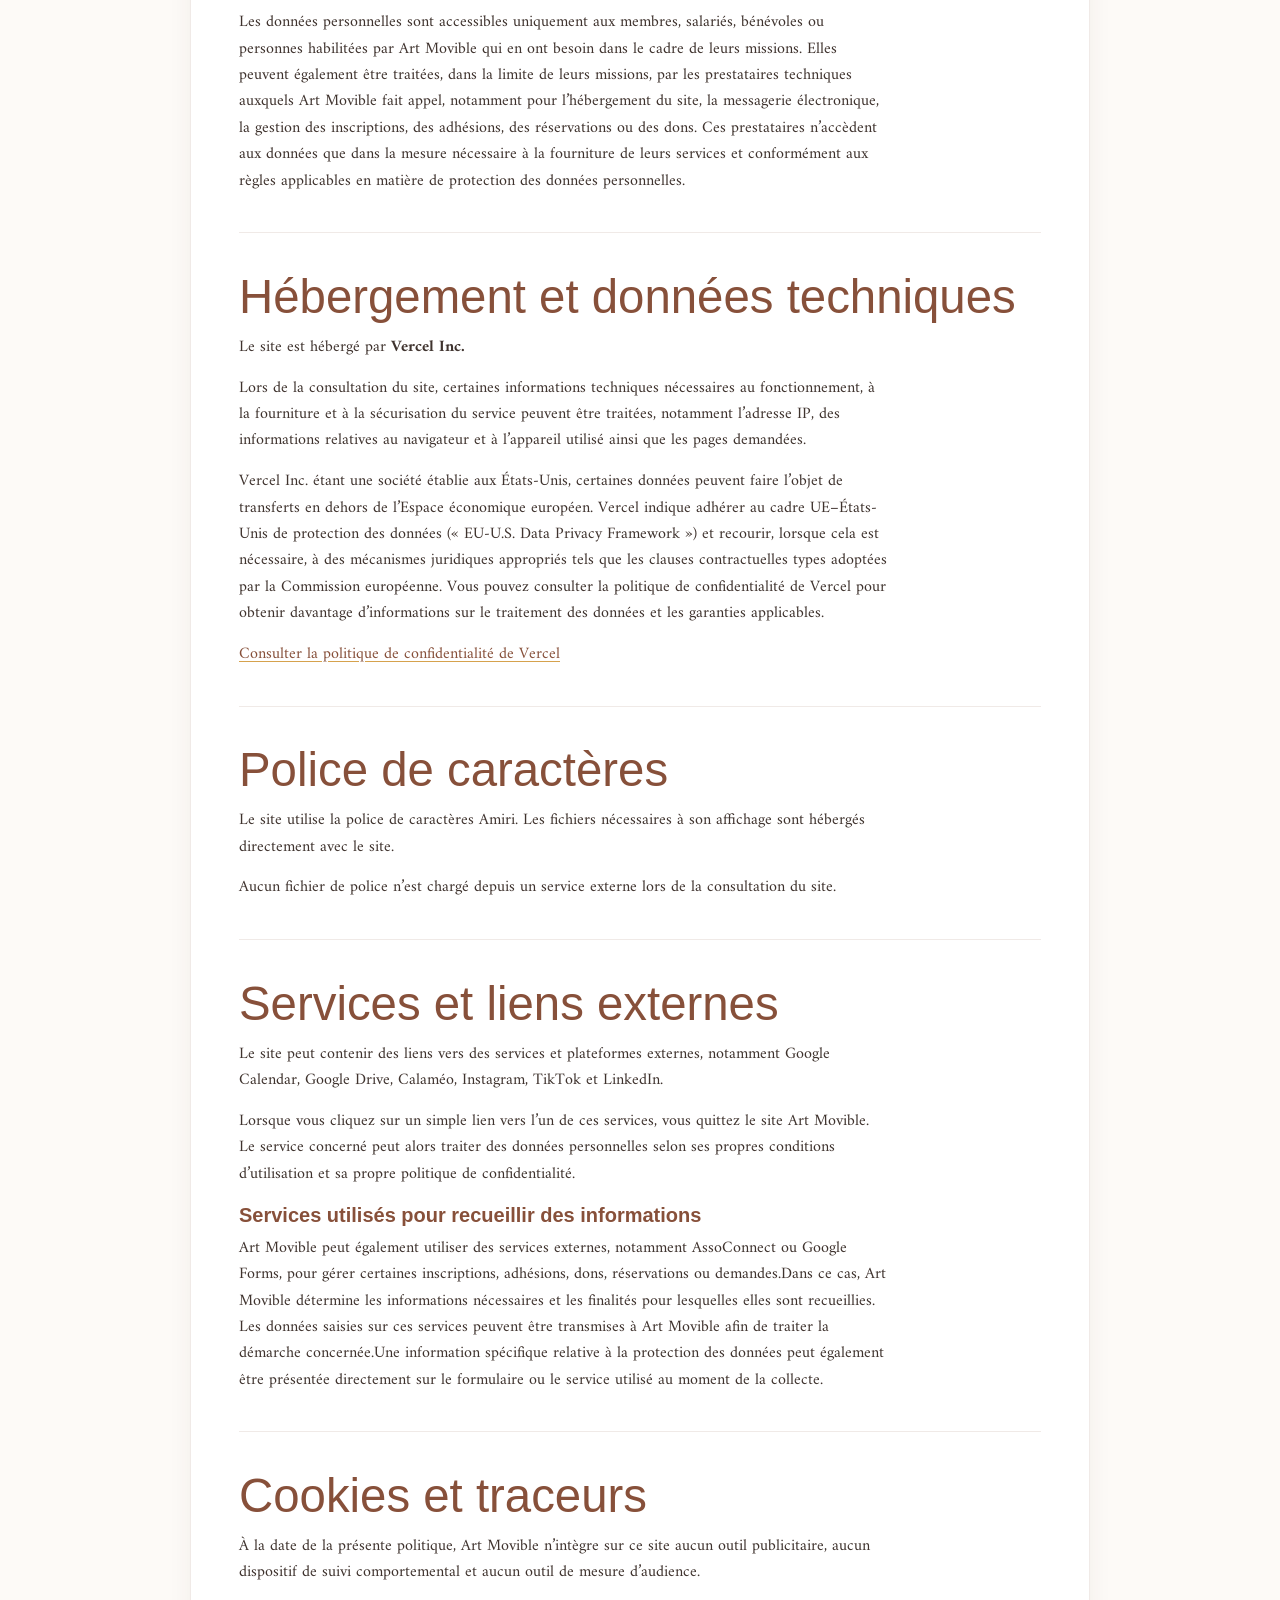
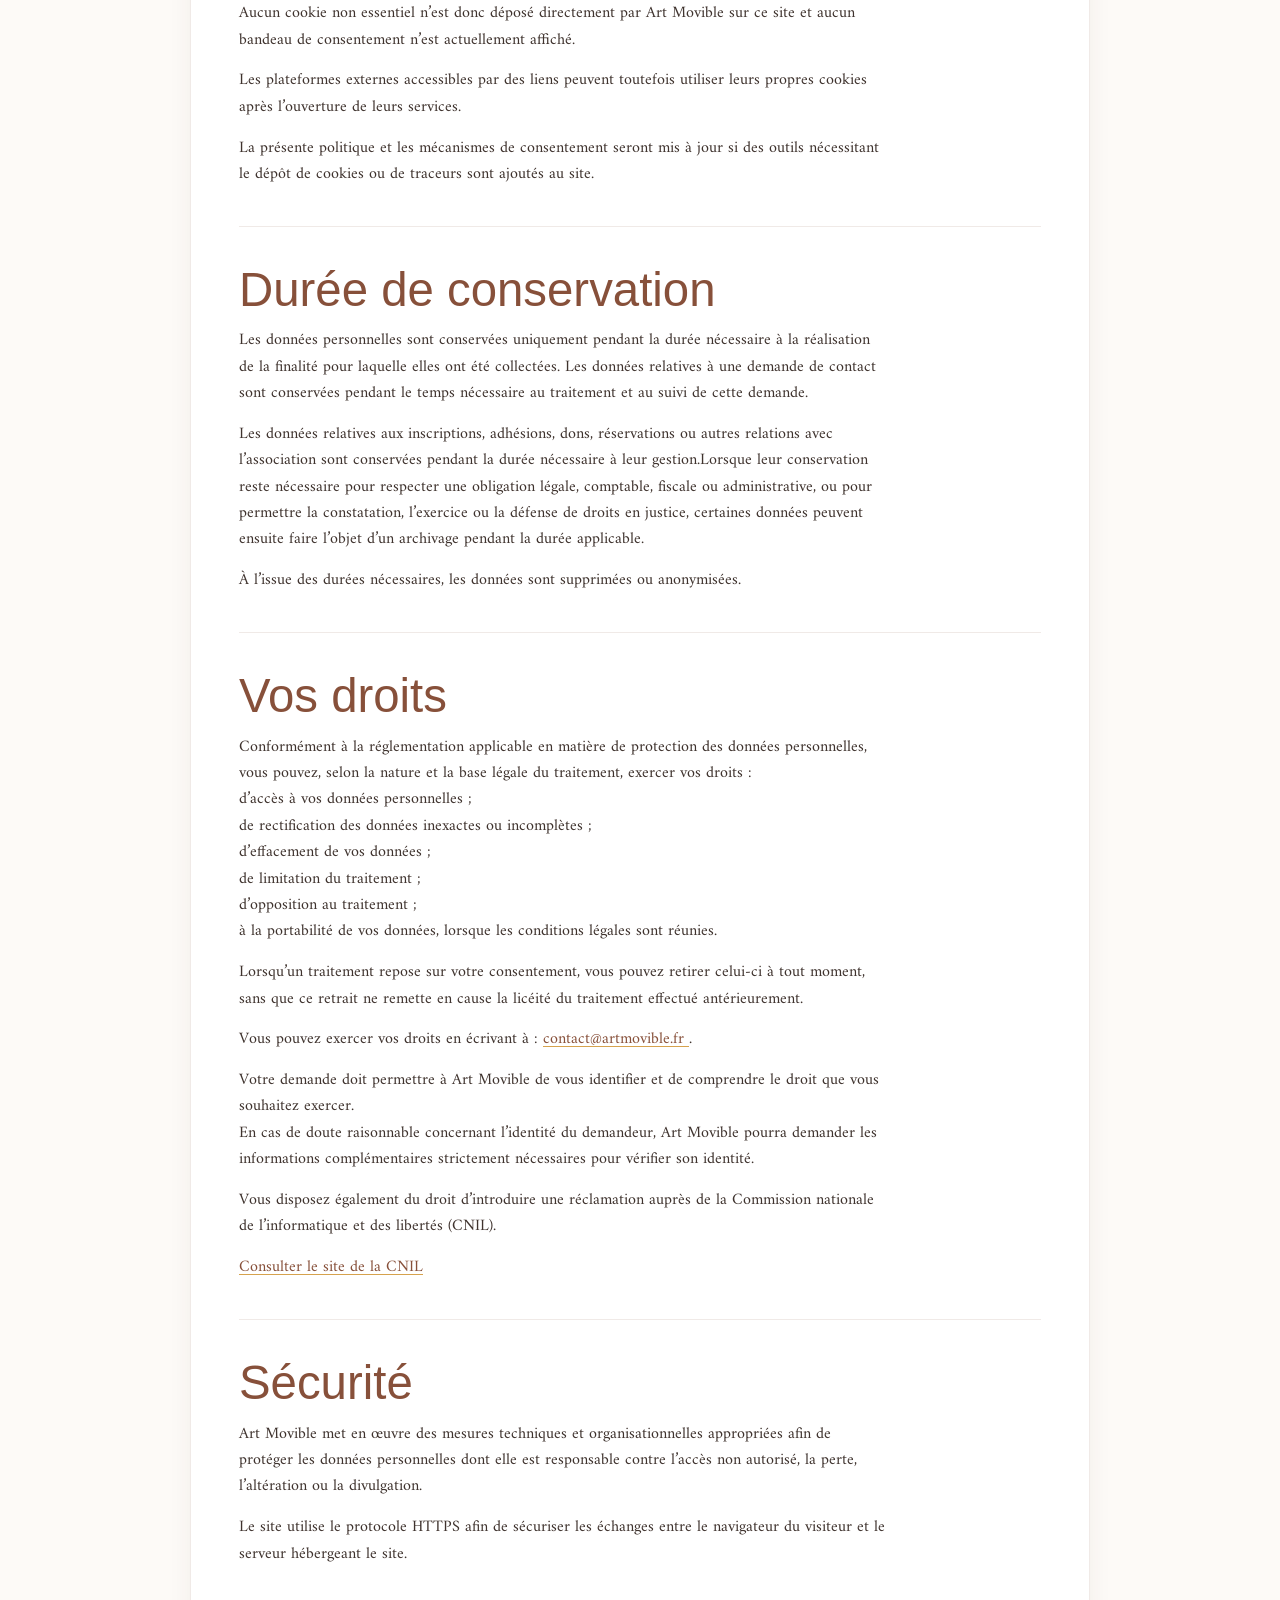
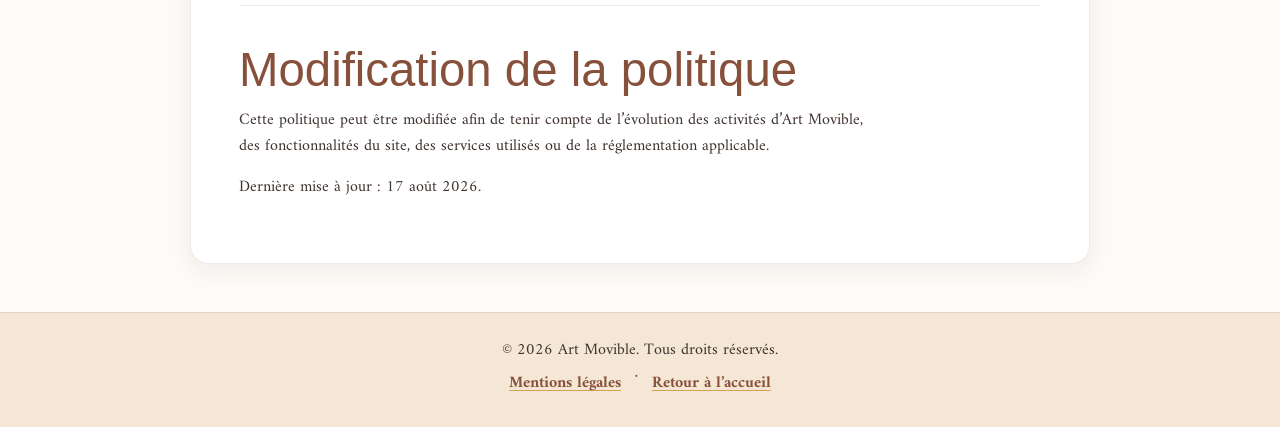
==== commit 82e9b69c: "fix EOL" ====
--- a/confidentialite.html
+++ b/confidentialite.html
@@ -362,4 +362,4 @@
 </footer>
 
     </body>
-</html>+</html>
--- a/style.css
+++ b/style.css
@@ -29,328 +29,1129 @@
     font-weight: 700;
     font-display: swap;
 }
+@font-face {
+    font-family: "Iwona";
+    src: url("assets/fonts/Iwona-Regular.otf") format("opentype");
+    font-style: normal;
+    font-weight: 400;
+    font-display: swap;
+}
+
+@font-face {
+    font-family: "Iwona";
+    src: url("assets/fonts/Iwona-Bold.otf") format("opentype");
+    font-style: normal;
+    font-weight: 700;
+    font-display: swap;
+}
+
+@font-face {
+    font-family: "Iwona";
+    src: url("assets/fonts/Iwona-Italic.otf") format("opentype");
+    font-style: italic;
+    font-weight: 400;
+    font-display: swap;
+}
+
+@font-face {
+    font-family: "Iwona";
+    src: url("assets/fonts/Iwona-BoldItalic.otf") format("opentype");
+    font-style: italic;
+    font-weight: 700;
+    font-display: swap;
+}
 
 :root {
-    --couleur-principale: #87503a;
-    --couleur-fond: #fdfaf7;
-    --couleur-fond-secondaire: #f5e7d6;
-    --couleur-neutre: #dcd9cb;
-    --couleur-accent: #d6a24d;
-
-}
-*{
+    --brun: #965e41;
+    --brun-fonce: #87503a;
+    --texte: #3f332e;
+    --fond: #fdfaf7;
+    --sable: #f5e7d6;
+    --logo-fond: #f1e4d1;
+    --sable-clair: #fbf4eb;
+    --or: #d6a24d;
+    --blanc: #ffffff;
+    --ombre-legere: 0 8px 24px rgba(76, 52, 42, 0.06);
+    --rayon: 18px;
+    --rayon-petit: 11px;
+    --largeur: 1120px;
+    --section: clamp(2.8rem, 5vw, 4.4rem);
+}
+
+*,
+*::before,
+*::after {
     box-sizing: border-box;
 }
+
+html {
+    scroll-behavior: smooth;
+    scroll-padding-top: 76px;
+}
+
 body {
     margin: 0;
-    background-color: var(--couleur-fond-secondaire);
-    color: var(--couleur-principale);
-    font-family: Amiri, serif;
-    line-height: 1.5;
-}
-
-header,
-main,
-footer {
-    width: 100%;
-    max-width: 900px;
-    margin: 0 auto;
-    padding: 24px;
-}
-
-.logo{
+    background: var(--fond);
+    color: var(--texte);
+    font-family: "Amiri", Georgia, serif;
+    font-size: 1rem;
+    line-height: 1.65;
+}
+
+img {
+    max-width: 100%;
+    height: auto;
+}
+
+a {
+    color: var(--brun-fonce);
+    text-decoration-thickness: 0.09em;
+    text-underline-offset: 0.18em;
+    text-decoration-color: var(--or);
+}
+
+a:hover {
+    text-decoration-color: currentColor;
+}
+
+a:focus-visible,
+button:focus-visible {
+    outline: 3px solid var(--brun-fonce);
+    outline-offset: 4px;
+}
+
+h1,
+h2,
+h3,
+p {
+    margin-top: 0;
+}
+
+h1,
+h2,
+h3 {
+    color: var(--brun-fonce);
+    font-family: "Iwona", "Segoe UI", Roboto, Helvetica, Arial, sans-serif;
+}
+
+h1 {
+    max-width: 850px;
+    margin: 0 auto 0.9rem;
+    font-size: clamp(2.2rem, 4.4vw, 3.9rem);
+    font-weight: 400;
+    line-height: 0.98;
+    letter-spacing: -0.02em;
+    text-align: center;
+}
+
+h2 {
+    margin-bottom: 0.75rem;
+    font-size: clamp(2rem, 3.7vw, 3rem);
+    font-weight: 400;
+    line-height: 1.06;
+}
+
+h3 {
+    margin-bottom: 0.45rem;
+    font-size: clamp(1.08rem, 1.7vw, 1.25rem);
+    line-height: 1.3;
+}
+
+p {
+    margin-bottom: 0.9rem;
+}
+
+.conteneur {
+    width: calc(100% - 2rem);
+    max-width: var(--largeur);
+    margin-inline: auto;
+}
+
+.skip-link {
+    position: fixed;
+    top: 0.75rem;
+    left: 0.75rem;
+    z-index: 1000;
+    padding: 0.7rem 0.95rem;
+    transform: translateY(-180%);
+    border-radius: 8px;
+    background: var(--brun-fonce);
+    color: var(--blanc);
+    font-weight: 700;
+    text-decoration: none;
+}
+
+.skip-link:focus {
+    transform: translateY(0);
+}
+
+.sur-titre {
+    margin-bottom: 0.5rem;
+    color: var(--brun);
+    font-size: 0.76rem;
+    font-weight: 800;
+    letter-spacing: 0.13em;
+    text-transform: uppercase;
+}
+.sur-titre,
+.action-type,
+.participation-label,
+.contact-label {
+    font-family: "Segoe UI", Roboto, Helvetica, Arial, sans-serif;
+}
+
+/* En-tête */
+
+.site-header {
+    position: relative;
+    overflow: hidden;
+    border-bottom: 1px solid rgba(135, 80, 58, 0.15);
+    background: var(--logo-fond);
+}
+
+.site-header::before,
+.site-header::after {
+    content: "";
+    position: absolute;
+    width: 22rem;
+    height: 22rem;
+    border: 1px solid rgba(135, 80, 58, 0.10);
+    border-radius: 50%;
+    pointer-events: none;
+}
+
+.site-header::before {
+    top: -14rem;
+    left: -10rem;
+}
+
+.site-header::after {
+    right: -11rem;
+    bottom: -15rem;
+}
+
+.header-bar {
+    position: relative;
+    z-index: 1;
+    display: grid;
+    grid-template-columns: 1fr auto 1fr;
+    align-items: center;
+    gap: 1rem;
+    padding-top: 1.1rem;
+}
+
+.header-actions {
+    grid-column: 1;
+    justify-self: start;
+    display: flex;
+    flex-wrap: wrap;
+    gap: 0.5rem;
+}
+
+.bouton-header {
+    display: inline-flex;
+    min-height: 42px;
+    align-items: center;
+    justify-content: center;
+    padding: 0.55rem 0.82rem;
+    border: 1px solid var(--brun);
+    border-radius: 999px;
+    font-size: 0.86rem;
+    font-weight: 750;
+    line-height: 1.1;
+    text-decoration: none;
+    transition: transform 150ms ease, background-color 150ms ease, border-color 150ms ease;
+}
+
+.bouton-header:hover {
+    transform: translateY(-1px);
+    border-color: var(--brun-fonce);
+    background: var(--brun-fonce);
+    color: var(--blanc);
+}
+
+.bouton-header-principal {
+    background: var(--brun);
+    color: var(--blanc);
+}
+
+.bouton-header-secondaire {
+    background: rgba(255, 255, 255, 0.36);
+    color: var(--brun-fonce);
+}
+
+.marque {
+    grid-column: 2;
+    display: inline-flex;
+    align-items: center;
+    justify-content: center;
+    border-radius: 16px;
+}
+
+.logo {
     display: block;
-    width: 100%;
-    max-width: 500px;
-    height: auto;
-    margin: 0 auto;
-}
-
-header {
-    text-align: center;
-    padding-top: 24px;
-    padding-bottom: 16px;
-}
-
-header p {
-    max-width: 650px;
-    margin: 8px auto;   
-}
-header p:last-child {
-    margin-bottom: 0;
-}
-
-section p,
-header p {
-    text-align: justify;
-    hyphens: auto;
-}
-
-.message-provisoire {
-    text-align: center;
-    display: inline-block;
-    margin: 16px auto 10px;
-    padding: 10px 18px;
-    background-color: var(--couleur-principale);
-    color: var(--couleur-fond);
-    border-radius: 10px;
-    font-family: Arial, sans-serif;
-    font-size: 1.15rem;
-    line-height: 1.2;
-}
-
-.message-provisoire-2 {
-    text-align: center;
+    width: min(320px, 62vw);
+    mix-blend-mode: multiply;
 }
 
 .reseaux-header {
-    margin: 14px auto 18px;
-    text-align: center;
-}
-
-.reseaux-header p {
-    margin: 0 0 10px;
-    text-align: center;
-    font-family: Arial, sans-serif;
-    font-weight: bold;
+    grid-column: 3;
+    justify-self: end;
 }
 
 .reseaux-header ul {
     display: flex;
-    justify-content: center;
-    align-items: center;
-    flex-wrap: wrap;
-    gap: 16px;
+    gap: 0.35rem;
     margin: 0;
     padding: 0;
     list-style: none;
 }
 
 .reseaux-header a {
-    display: flex;
-    justify-content: center;
-    align-items: center;
-    width: 46px;
-    height: 46px;
+    display: grid;
+    width: 40px;
+    height: 40px;
+    place-items: center;
+    border: 1px solid rgba(135, 80, 58, 0.14);
     border-radius: 50%;
-    transition: transform 0.2s ease;
+    background: rgba(255, 255, 255, 0.25);
+    transition: transform 150ms ease, background-color 150ms ease;
 }
 
 .reseaux-header a:hover {
-    transform: scale(1.1);
+    transform: translateY(-2px);
+    background: rgba(255, 255, 255, 0.60);
 }
 
 .reseaux-header img {
     display: block;
-    width: 32px;
-    height: 32px;
+    width: 24px;
+    height: 24px;
     object-fit: contain;
 }
 
-.visuel-missions {
-    width: 100%;
-    max-width: 900px;
-    margin: 10px auto;
-    padding: 0;
-    box-sizing: border-box;
-}
-
-.titre-inauguration {
-    display: block;
-    width: 100%;
-    max-width: 100%;
-    height: auto;
-    box-sizing: border-box;
-    padding-top: 0;
-    padding-bottom: 0;
-    
-}
-
-.visuel-missions a {
-    display: block;
-    width: 100%;
-}
-
-.visuel-missions img {
-    display: block;
-    width: 100%;
-    max-width: 100%;
-    height: auto;
-    box-sizing: border-box;
-    border: 1px solid var(--couleur-neutre);
-    border-radius: 12px;
-    cursor: zoom-in;
-}
-
-.visuel-missions figcaption {
-    margin-top: 8px;
+.hero {
+    position: relative;
+    z-index: 1;
+    max-width: 930px;
+    padding-top: clamp(1.7rem, 3vw, 2.6rem);
+    padding-bottom: clamp(2.4rem, 5vw, 4rem);
     text-align: center;
-    font-size: 0.9rem;
-}
-
-section {
-    padding-top: 32px;
-    padding-bottom: 32px;
-    border-bottom: 1px solid var(--couleur-neutre);
-}
-
-main > section:first-child {
-    padding-top: 12px;
-}
-
-.titre-site {
+}
+
+.hero-intro {
+    max-width: 720px;
+    margin: 0 auto 1.45rem;
+    font-size: clamp(1.04rem, 1.8vw, 1.2rem);
+}
+
+.hero-actions {
+    display: flex;
+    flex-wrap: wrap;
+    justify-content: center;
+    gap: 0.65rem;
+}
+
+.bouton {
+    display: inline-flex;
+    min-height: 46px;
+    align-items: center;
+    justify-content: center;
+    padding: 0.72rem 1.05rem;
+    border: 1px solid transparent;
+    border-radius: 999px;
+    font-weight: 750;
+    line-height: 1.2;
+    text-decoration: none;
+    transition: transform 150ms ease, background-color 150ms ease, border-color 150ms ease;
+}
+
+.bouton:hover {
+    transform: translateY(-1px);
+}
+
+.bouton-principal {
+    border-color: var(--brun);
+    background: var(--brun);
+    color: var(--blanc);
+}
+
+.bouton-principal:hover {
+    border-color: var(--brun-fonce);
+    background: var(--brun-fonce);
+}
+
+.bouton-secondaire {
+    border-color: rgba(135, 80, 58, 0.35);
+    background: rgba(255, 255, 255, 0.36);
+    color: var(--brun-fonce);
+}
+
+.bouton-secondaire:hover {
+    background: rgba(255, 255, 255, 0.72);
+}
+
+.bouton-texte {
+    color: var(--brun-fonce);
+    text-decoration: underline;
+    text-decoration-color: var(--or);
+}
+
+/* Navigation */
+
+.navigation-principale {
+    position: sticky;
+    top: 0;
+    z-index: 100;
+    border-bottom: 1px solid rgba(135, 80, 58, 0.14);
+    background: rgba(253, 250, 247, 0.95);
+    backdrop-filter: blur(10px);
+}
+
+.navigation-principale ul {
+    display: flex;
+    align-items: center;
+    justify-content: center;
+    gap: 0.2rem;
+    margin-block: 0;
+    padding-block: 0.42rem;
+    list-style: none;
+}
+
+.navigation-principale a {
+    display: flex;
+    min-height: 42px;
+    align-items: center;
+    padding: 0.45rem 0.78rem;
+    border-radius: 999px;
+    color: var(--brun-fonce);
+    font-size: 0.95rem;
+    font-weight: 750;
+    text-decoration: none;
+}
+
+.navigation-principale a:hover,
+.navigation-principale a:focus-visible {
+    background: var(--sable);
+}
+
+/* Sections */
+
+section[id] {
+    scroll-margin-top: 110px;
+}
+
+.section-standard,
+.section-acces,
+.section-partenaires {
+    padding-block: var(--section);
+}
+
+.section-claire {
+    border-block: 1px solid rgba(135, 80, 58, 0.08);
+    background: var(--sable-clair);
+}
+
+.section-entete {
+    max-width: 720px;
+    margin-bottom: 1.65rem;
+}
+
+.section-entete-centree {
+    margin-inline: auto;
+    text-align: center;
+}
+
+.section-entete-compacte > p:last-child {
+    max-width: 620px;
+    margin-inline: auto;
+    margin-bottom: 0;
+}
+
+/* Accès rapides */
+
+.section-acces {
+    background: var(--fond);
+}
+
+.acces-grid {
+    display: grid;
+    grid-template-columns: repeat(4, minmax(0, 1fr));
+    gap: 0.75rem;
+}
+
+.carte-acces {
+    position: relative;
+    display: grid;
+    min-height: 126px;
+    grid-template-columns: 1fr auto;
+    grid-template-rows: auto auto;
+    gap: 0.15rem 0.7rem;
+    align-content: center;
+    padding: 1rem 1.05rem;
+    border: 1px solid rgba(135, 80, 58, 0.14);
+    border-radius: var(--rayon-petit);
+    background: var(--blanc);
+    box-shadow: var(--ombre-legere);
+    color: var(--texte);
+    text-decoration: none;
+    transition: transform 150ms ease, border-color 150ms ease;
+}
+
+.carte-acces:hover {
+    transform: translateY(-2px);
+    border-color: rgba(135, 80, 58, 0.38);
+}
+
+.carte-acces strong {
+    grid-column: 1;
+    color: var(--brun-fonce);
+    font-family: "Amiri", Georgia, serif;
+    font-size: 1.25rem;
+    line-height: 1.1;
+}
+
+.carte-acces > span:not(.carte-fleche) {
+    grid-column: 1;
+    color: #67564f;
+    font-size: 0.89rem;
+}
+
+.carte-fleche {
+    grid-column: 2;
+    grid-row: 1 / 3;
+    align-self: center;
+    color: var(--brun);
+    font-size: 1.2rem;
+}
+
+/* Association */
+
+.association-intro {
+    display: grid;
+    grid-template-columns: minmax(0, 0.9fr) minmax(0, 1.1fr);
+    align-items: start;
+    gap: clamp(1.5rem, 4vw, 3rem);
+    margin-bottom: clamp(1.5rem, 3vw, 2.2rem);
+}
+
+.association-intro h2,
+.association-resume p:last-child {
+    margin-bottom: 0;
+}
+
+.association-resume {
+    max-width: 680px;
+}
+
+.axes-grid {
+    display: grid;
+    grid-template-columns: repeat(3, minmax(0, 1fr));
+    gap: clamp(0.75rem, 2vw, 1.2rem);
+}
+
+.axe-card {
+    display: grid;
+    grid-template-rows: auto auto 1fr;
+    justify-items: center;
+    padding: clamp(1rem, 2vw, 1.35rem);
+    border: 1px solid rgba(135, 80, 58, 0.14);
+    border-radius: var(--rayon-petit);
+    background: var(--fond);
+    text-align: center;
+}
+
+.axe-visuels {
+    display: flex;
+    align-items: center;
+    justify-content: center;
+    gap: 0.9rem;
+    min-height: 100px;
+    margin-bottom: 0.9rem;
+}
+
+.axe-photo {
+    width: 86px;
+    height: 86px;
+    border-radius: 50%;
+    object-fit: cover;
+}
+
+.axe-icone {
+    width: 50px;
+    height: 50px;
+    object-fit: contain;
+}
+
+.axe-card h3 {
+    max-width: 20ch;
+    margin: 0 0 0.45rem;
+    font-size: clamp(1.05rem, 1.7vw, 1.22rem);
+    line-height: 1.2;
+}
+
+.axe-card p {
+    max-width: 31ch;
     margin: 0;
-}
-
-h2 {
-    font-family: Arial, sans-serif;
-    color: var(--couleur-principale);
-    margin-top: 0;
-    margin-bottom: 16px;
-    font-size: clamp(1.5rem, 4vw, 2rem);
-    line-height: 1.2;
-}
-
-h3 {
-    font-family: Arial, sans-serif;
-    color: var(--couleur-principale);
-    margin-top: 8px;
-    margin-bottom: 20px;
-    font-size: clamp(1.2rem, 3vw, 1.5rem);
-    text-align: left;
-}
-
-a {
-    color: var(--couleur-principale);
-    font-weight: bold;
-    text-decoration-color: var(--couleur-accent);
-}
-
-.liste-liens {
+    color: #5d4e47;
+    font-size: 0.94rem;
+}
+
+.liens-inline {
     display: flex;
     flex-wrap: wrap;
-    gap: 12px;
+    gap: 0.4rem 1rem;
+    margin-top: 1.25rem;
+}
+
+.liens-inline-centres {
+    justify-content: center;
+}
+
+.liens-inline a {
+    display: inline-flex;
+    min-height: 42px;
+    align-items: center;
+    font-weight: 750;
+}
+
+/* Activités */
+
+.actions-grid {
+    display: grid;
+    grid-template-columns: repeat(4, minmax(0, 1fr));
+    gap: 0.75rem;
+}
+
+.action-card {
+    display: flex;
+    min-height: 195px;
+    flex-direction: column;
+    padding: 1.25rem;
+    border: 1px solid rgba(135, 80, 58, 0.14);
+    border-radius: var(--rayon-petit);
+    background: var(--fond);
+}
+
+.action-card-principale {
+    border-color: transparent;
+    background: var(--brun-fonce);
+    color: var(--blanc);
+}
+
+.action-card-principale h3,
+.action-card-principale .action-type {
+    color: var(--blanc);
+}
+
+.action-card p {
+    font-size: 0.93rem;
+}
+
+.action-type,
+.participation-label {
+    margin-bottom: 0.45rem;
+    color: var(--brun);
+    font-size: 0.72rem;
+    font-weight: 800;
+    letter-spacing: 0.11em;
+    text-transform: uppercase;
+}
+
+.lien-action {
+    display: inline-flex;
+    min-height: 42px;
+    align-items: center;
+    margin-top: auto;
+    font-weight: 800;
+}
+
+.lien-action-clair {
+    color: var(--blanc);
+    text-decoration-color: var(--or);
+}
+
+.tarifs-raccourci {
+    margin: 1rem 0 0;
+    text-align: center;
+    font-size: 0.94rem;
+}
+
+.info-action {
+    display: inline-flex;
+    width: fit-content;
+    min-height: 38px;
+    align-items: center;
+    margin-top: auto;
+    margin-bottom: 0;
+    padding: 0.42rem 0.7rem;
+    border: 1px solid rgba(135, 80, 58, 0.28);
+    border-radius: 999px;
+    background: var(--sable);
+    color: var(--brun-fonce);
+    font-size: 0.86rem;
+    font-weight: 800;
+}
+
+/* Participer */
+
+.participation-grid {
+    display: grid;
+    grid-template-columns: repeat(6, minmax(0, 1fr));
+    gap: 0.65rem;
+}
+
+.participation-card {
+    display: flex;
+    min-height: 132px;
+    flex-direction: column;
+    justify-content: center;
+    gap: 0.28rem;
+    padding: 1rem;
+    border: 1px solid rgba(135, 80, 58, 0.14);
+    border-radius: var(--rayon-petit);
+    background: var(--blanc);
+    color: var(--texte);
+    text-decoration: none;
+    transition: transform 150ms ease, border-color 150ms ease;
+}
+
+.participation-card:hover {
+    transform: translateY(-2px);
+    border-color: rgba(135, 80, 58, 0.40);
+}
+
+.participation-card strong {
+    color: var(--brun-fonce);
+    font-size: 1rem;
+}
+
+.participation-card > span:last-child {
+    color: #67564f;
+    font-size: 0.86rem;
+}
+
+.participation-card-don {
+    border-color: var(--brun);
+    background: var(--brun);
+    color: var(--blanc);
+}
+
+.participation-card-don .participation-label,
+.participation-card-don strong,
+.participation-card-don > span:last-child {
+    color: var(--blanc);
+}
+
+/* Contact */
+
+.section-contact {
+    padding-block: clamp(2.4rem, 4vw, 3.4rem);
+    background: var(--brun-fonce);
+    color: var(--blanc);
+}
+
+.section-contact h2,
+.section-contact .sur-titre {
+    color: var(--blanc);
+}
+
+.contact-layout {
+    display: grid;
+    grid-template-columns: minmax(240px, 0.75fr) minmax(0, 1.75fr);
+    align-items: center;
+    gap: clamp(1.6rem, 4vw, 3rem);
+}
+
+.contact-intro p:last-child {
+    margin-bottom: 0;
+}
+
+.contact-list {
+    display: grid;
+    grid-template-columns: repeat(2, minmax(0, 1fr));
+    gap: 0.75rem;
+    font-style: normal;
+}
+
+.contact-ligne {
+    display: flex;
+    min-width: 0;
+    flex-direction: column;
+    gap: 0.22rem;
+    padding: 0.9rem;
+    border: 1px solid rgba(255, 255, 255, 0.16);
+    border-radius: var(--rayon-petit);
+    background: rgba(255, 255, 255, 0.08);
+}
+
+.contact-label {
+    color: #f1cf95;
+    font-size: 0.7rem;
+    font-weight: 800;
+    letter-spacing: 0.11em;
+    text-transform: uppercase;
+}
+
+.contact-ligne a {
+    color: var(--blanc);
+    font-size: 0.91rem;
+    font-weight: 700;
+    overflow-wrap: break-word;
+    word-break: normal;
+    text-decoration-color: #f1cf95;
+}
+
+/* Partenaires */
+
+.section-partenaires {
+    background: var(--fond);
+}
+
+.liste-partenaires {
+    display: grid;
+    grid-template-columns: repeat(auto-fit, minmax(112px, 1fr));
+    align-items: center;
+    gap: 0.55rem;
     margin: 0;
     padding: 0;
     list-style: none;
 }
 
-.liste-liens li {
-    margin: 0;
-    padding: 0;
-    max-width: 100%;
-    list-style: none;
-}
-
-.liste-liens a {
-    display: inline-block;
-    max-width: 100%;
-    padding: 12px 20px;
-    line-height: 1.3;
-    background-color:var(--couleur-fond-secondaire);
-    border: 1px solid var(--couleur-accent);
-    border-radius: 8px;
-    text-decoration: none;
-}
-
-.liste-liens a:hover {
-    background-color: var(--couleur-principale);
-    color: var(--couleur-fond);
-    border-color: var(--couleur-principale);
-}
-
-.liste-liens a:focus-visible {
-    outline: 3px solid var(--couleur-accent);
-    outline-offset: 3px;
-}
-
-.contact { 
-    margin-top:32px;
-    padding: 24px;
-    background-color: var(--couleur-neutre);
-    border: 1px solid var(--couleur-accent);
-    border-radius: 12px;
-}
-
-.partenaires {
-    padding: 32px 20px;
-    text-align: center;
-    background-color: var(--couleur-fond-secondaire);
-}
-
-.partenaires h2 {
-    margin-bottom: 24px;
-}
-
-.liste-partenaires {
-    display: flex;
-    justify-content: center;
-    align-items: center;
-    flex-wrap: wrap;
-    gap: 24px 32px;
-    margin: 0;
-    padding: 0;
-    list-style: none;
-}
-
 .liste-partenaires li {
-    display: flex;
-    justify-content: center;
-    align-items: center;
+    display: grid;
+    min-height: 76px;
+    place-items: center;
+    padding: 0.55rem;
+    border: 1px solid rgba(135, 80, 58, 0.10);
+    border-radius: 9px;
+    background: var(--blanc);
 }
 
 .liste-partenaires img {
     display: block;
-    width: auto;
-    max-width: 160px;
-    height: 70px;
+    width: 100%;
+    max-width: 125px;
+    height: 48px;
     object-fit: contain;
 }
 
-.coordonnees {
+/* Footer */
+
+.site-footer,
+body > footer:not(.site-footer) {
+    border-top: 1px solid rgba(135, 80, 58, 0.14);
+    background: var(--sable);
+    color: var(--texte);
+}
+
+.footer-grid {
+    display: flex;
+    align-items: center;
+    justify-content: space-between;
+    gap: 1.5rem;
+    padding-block: 1.5rem 1rem;
+}
+
+.footer-nom {
+    margin-bottom: 0.1rem;
+    color: var(--brun-fonce);
+    font-family: "Amiri", Georgia, serif;
+    font-size: 1.4rem;
+    font-weight: 700;
+}
+
+.footer-grid p {
+    margin-bottom: 0;
+}
+
+.footer-liens {
     display: flex;
     flex-wrap: wrap;
-    gap: 16px 40px;
-    font-style: normal;
-}
-
-.coordonnees p {
-    margin: 0;
-    min-width: 180px;
-}
-
-footer {
-    width: 100%;
-    max-width: none;
-    margin-top: 32px;
-    padding: 24px;
-    text-align: center;
-    background-color: var(--couleur-neutre);
-    color: var(--couleur-principale);
-    border-top: 1px solid var(--couleur-accent);
-}
-
-footer p {
-    margin: 0;
+    justify-content: flex-end;
+    gap: 0.5rem 0.9rem;
+}
+
+.footer-liens a,
+.liens-legaux a {
+    display: inline-flex;
+    min-height: 40px;
+    align-items: center;
+    font-weight: 700;
+}
+
+.copyright {
+    width: calc(100% - 2rem);
+    max-width: var(--largeur);
+    margin: 0 auto;
+    padding: 0.8rem 0 1rem;
+    border-top: 1px solid rgba(135, 80, 58, 0.11);
+    font-size: 0.84rem;
+}
+
+/* Pages légales existantes */
+
+body > header:not(.site-header) {
+    width: calc(100% - 2rem);
+    max-width: 900px;
+    margin: 0 auto;
+    padding: 2rem 0 1rem;
 }
 
 .titre-page {
     margin: 0;
-    color: var(--couleur-principale);
-    font-family: Arial, sans-serif;
-    font-size: clamp(2rem, 6vw, 3rem);
-    line-height: 1.2;
+    font-family: "Amiri", Georgia, serif;
+    font-size: clamp(2.5rem, 6vw, 4rem);
+    font-weight: 400;
+    line-height: 1.05;
 }
 
 .retour-accueil {
-    display: inline-block;
-    margin-bottom: 24px;
-}
-
-.page-legale p {
-    text-align: left;
+    display: inline-flex;
+    min-height: 44px;
+    align-items: center;
+    margin-bottom: 1.2rem;
+    font-weight: 700;
+}
+
+.page-legale {
+    width: calc(100% - 2rem);
+    max-width: 900px;
+    margin: 0 auto 3rem;
+    padding: clamp(1.5rem, 4vw, 3rem);
+    border: 1px solid rgba(135, 80, 58, 0.12);
+    border-radius: var(--rayon);
+    background: var(--blanc);
+    box-shadow: var(--ombre-legere);
+}
+
+.page-legale section + section {
+    margin-top: 2.4rem;
+    padding-top: 2.4rem;
+    border-top: 1px solid rgba(135, 80, 58, 0.12);
+}
+
+.page-legale p,
+.page-legale li {
+    max-width: 72ch;
 }
 
 .page-legale address {
     font-style: normal;
-}+}
+
+body > footer:not(.site-footer) {
+    padding: 1.5rem 1rem;
+    text-align: center;
+}
+
+body > footer:not(.site-footer) p {
+    margin: 0;
+}
+
+.liens-legaux {
+    display: flex;
+    flex-wrap: wrap;
+    justify-content: center;
+    gap: 0.5rem 0.8rem;
+}
+
+/* Responsive */
+
+@media (max-width: 980px) {
+    .actions-grid {
+        grid-template-columns: repeat(2, minmax(0, 1fr));
+    }
+
+    .participation-grid {
+        grid-template-columns: repeat(3, minmax(0, 1fr));
+    }
+
+    .contact-layout {
+        grid-template-columns: 1fr;
+    }
+
+}
+
+@media (max-width: 820px) {
+    .association-intro {
+        grid-template-columns: 1fr;
+        gap: 0.8rem;
+    }
+
+    .axes-grid {
+        grid-template-columns: 1fr;
+    }
+
+    .axe-card {
+        grid-template-columns: auto 1fr;
+        grid-template-rows: auto auto;
+        column-gap: 1rem;
+        justify-items: start;
+        text-align: left;
+    }
+
+    .axe-visuels {
+        grid-row: 1 / 3;
+        flex-direction: column;
+        gap: 0.35rem;
+        min-height: auto;
+        margin: 0;
+    }
+
+    .axe-photo {
+        width: 74px;
+        height: 74px;
+    }
+
+    .axe-icone {
+        width: 38px;
+        height: 38px;
+    }
+
+    .axe-card h3,
+    .axe-card p {
+        max-width: none;
+    }
+}
+
+@media (max-width: 700px) {
+    .header-bar {
+        grid-template-columns: 1fr;
+        justify-items: center;
+    }
+
+    .header-actions,
+    .marque,
+    .reseaux-header {
+        grid-column: 1;
+        justify-self: center;
+    }
+
+    .marque {
+        grid-row: 1;
+    }
+
+    .header-actions {
+        grid-row: 2;
+        justify-content: center;
+        margin-top: 0.35rem;
+    }
+
+    .reseaux-header {
+        grid-row: 3;
+        margin-top: 0.2rem;
+    }
+
+    .navigation-principale ul {
+        justify-content: center;
+        flex-wrap: wrap;
+        gap: 0.15rem 0.3rem;
+        padding: 0.35rem 0.5rem;
+        overflow: visible;
+    }
+
+    .navigation-principale li {
+        flex: 0 1 auto;
+    }
+
+    .navigation-principale a {
+        min-height: 38px;
+        padding: 0.35rem 0.6rem;
+        font-size: 0.88rem;
+        white-space: nowrap;
+    }
+
+    .acces-grid {
+        grid-template-columns: repeat(2, minmax(0, 1fr));
+    }
+
+    .participation-grid {
+        grid-template-columns: repeat(2, minmax(0, 1fr));
+    }
+
+    .footer-grid {
+        align-items: flex-start;
+        flex-direction: column;
+    }
+
+    .footer-liens {
+        justify-content: flex-start;
+    }
+
+    .contact-list {
+        grid-template-columns: 1fr;
+    }
+
+    .contact-ligne {
+        padding: 0.75rem;
+    }
+
+    .contact-ligne a[href^="mailto:"] {
+        font-size: 0.86rem;
+        white-space: nowrap;
+    }
+}
+
+@media (max-width: 520px) {
+    .conteneur {
+        width: min(calc(100% - 1.25rem), var(--largeur));
+    }
+
+    .logo {
+        width: min(280px, 76vw);
+    }
+
+    .hero-actions .bouton {
+        width: 100%;
+    }
+
+    .acces-grid,
+    .actions-grid,
+    .participation-grid {
+        grid-template-columns: 1fr;
+    }
+
+    .carte-acces,
+    .action-card,
+    .participation-card {
+        min-height: 0;
+    }
+
+    .carte-acces {
+        min-height: 96px;
+    }
+
+    .section-contact {
+        padding-block: 2.2rem;
+    }
+}
+
+
+@media (max-width: 390px) {
+    .header-actions {
+        width: 100%;
+    }
+
+    .bouton-header {
+        flex: 1 1 auto;
+        min-width: 0;
+        padding-inline: 0.65rem;
+        font-size: 0.8rem;
+    }
+}
+
+@media (prefers-reduced-motion: reduce) {
+    html {
+        scroll-behavior: auto;
+    }
+
+    *,
+    *::before,
+    *::after {
+        scroll-behavior: auto !important;
+        transition-duration: 0.01ms !important;
+        animation-duration: 0.01ms !important;
+        animation-iteration-count: 1 !important;
+    }
+}
